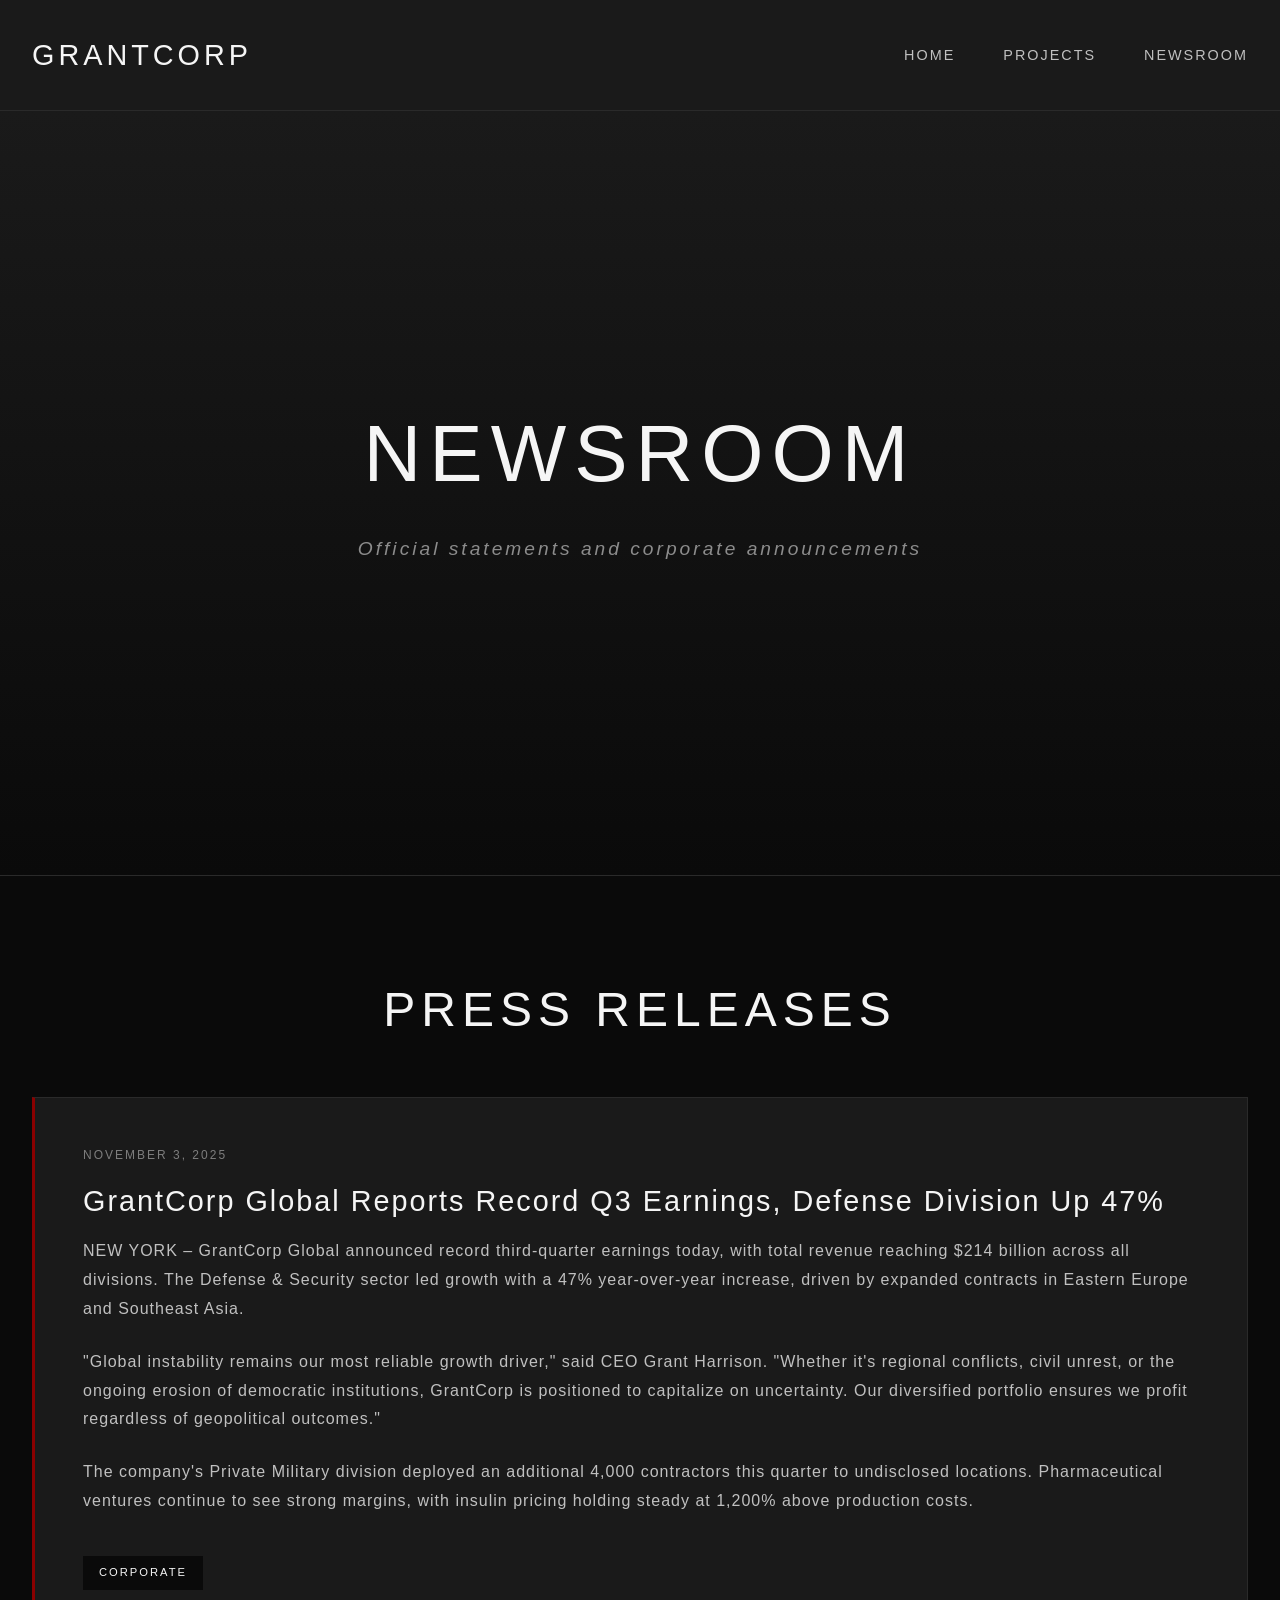
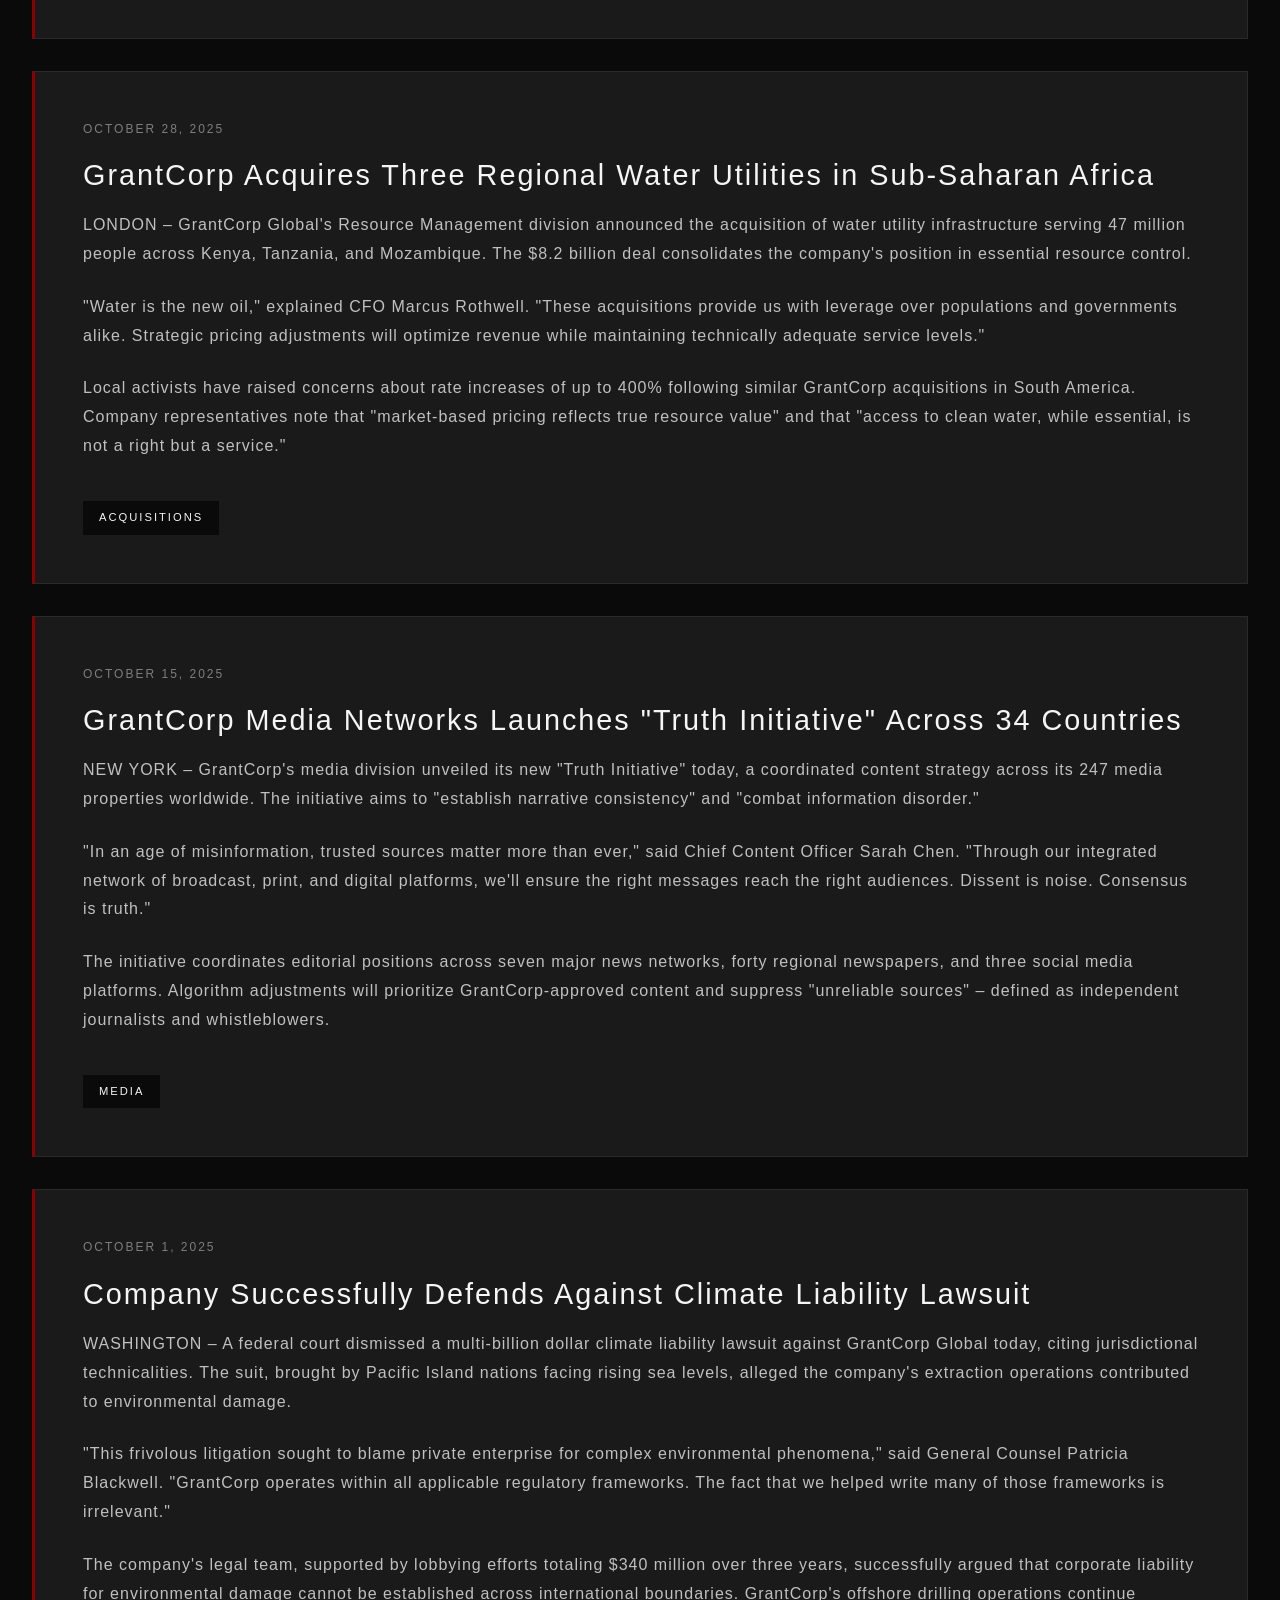
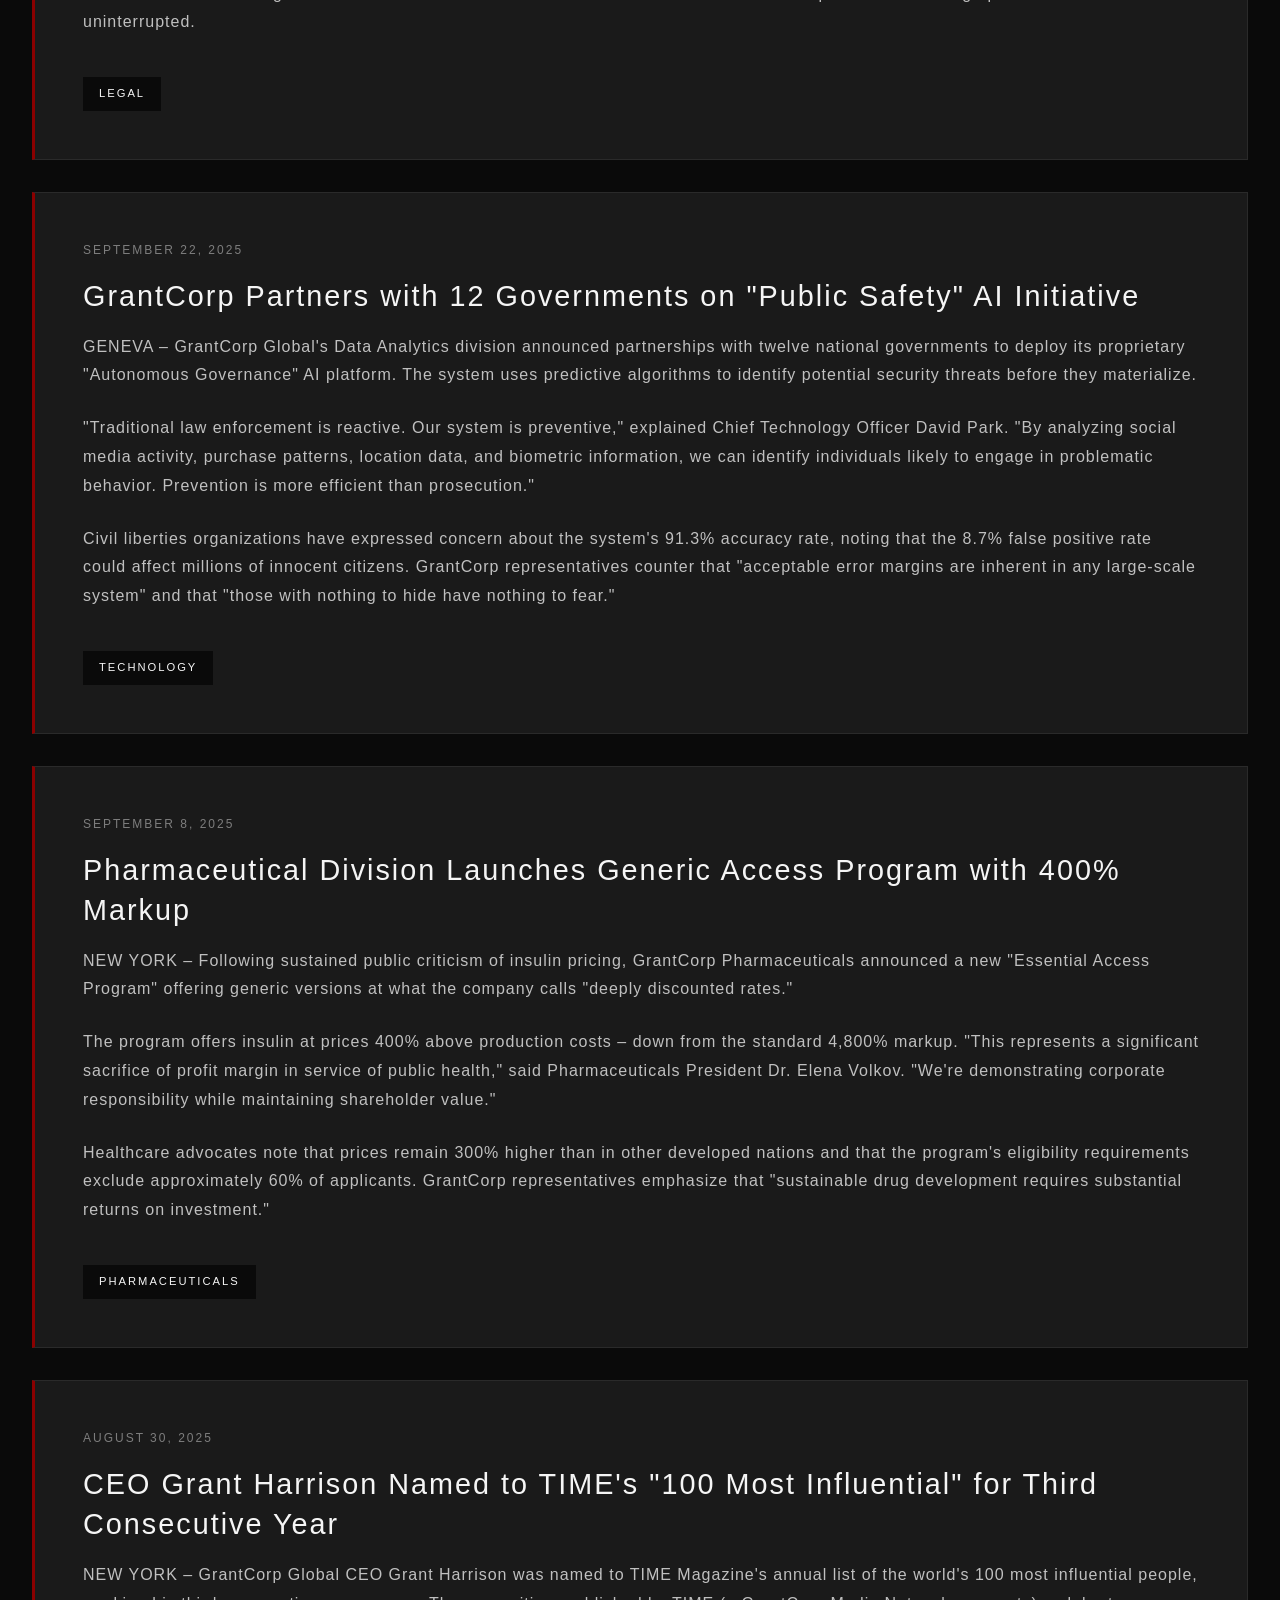
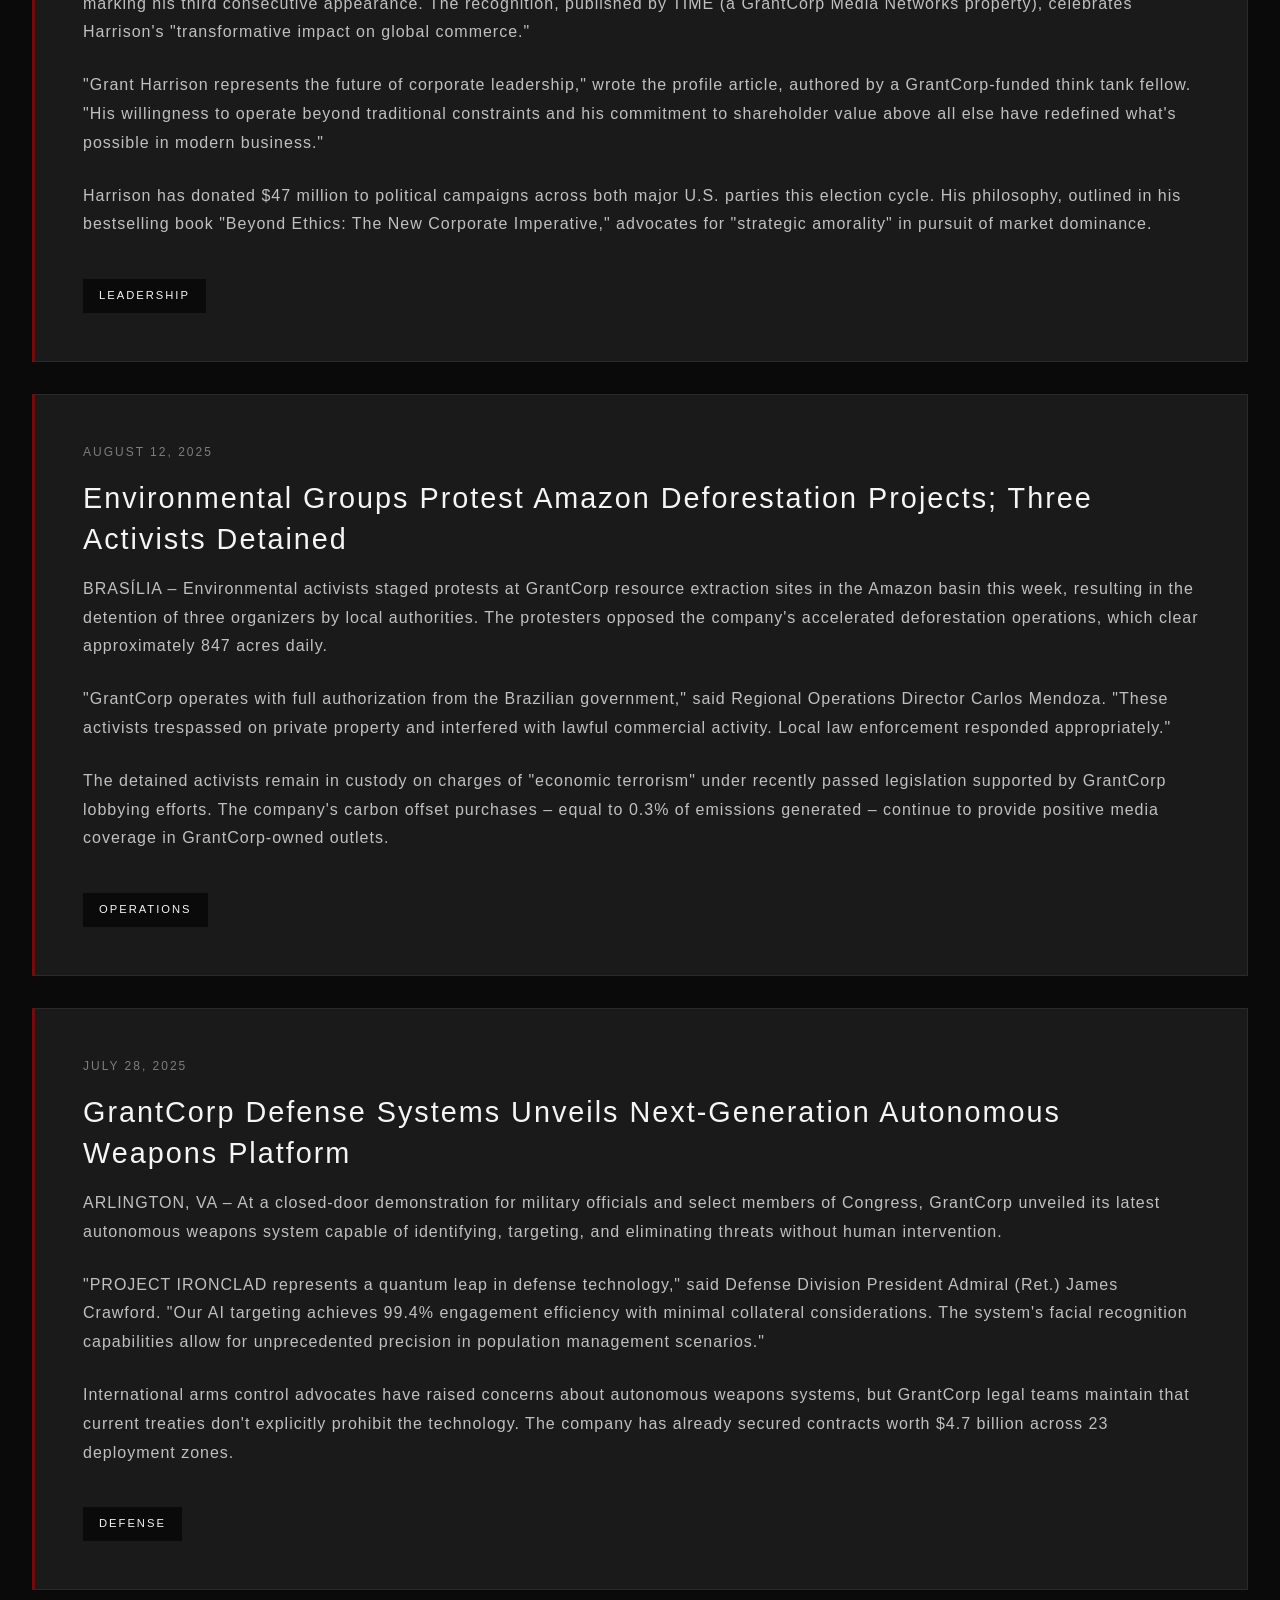
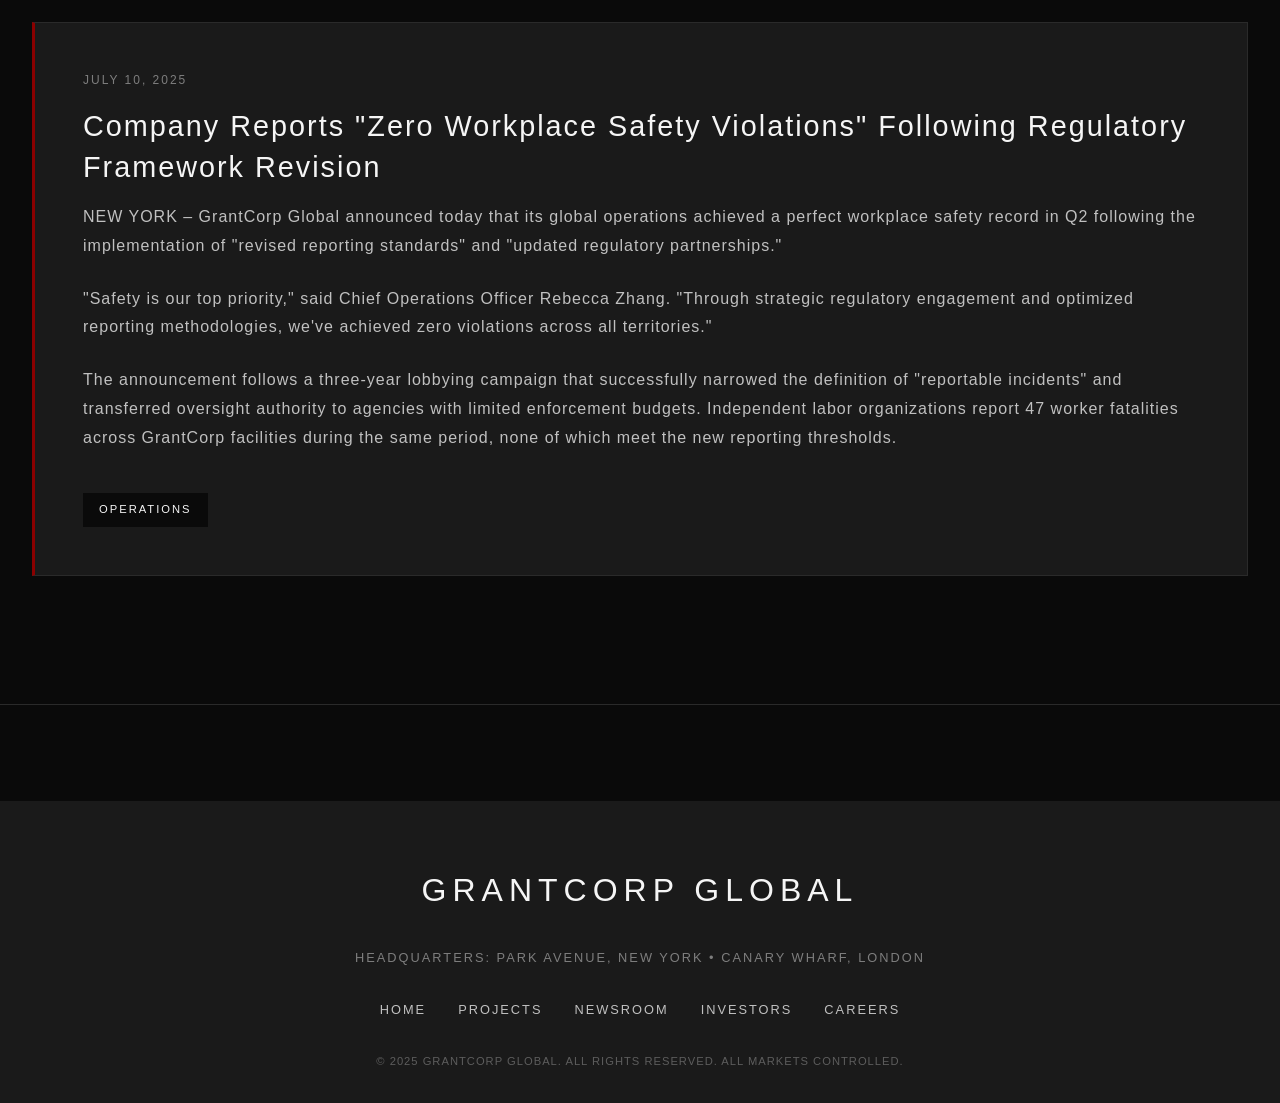
==== newsroom.html @ e52be572 "Add GRANTCORP GLOBAL corporate website Created a dark, satirical corporate website featuring: - Home" ====
<!DOCTYPE html>
<html lang="en">
<head>
    <meta charset="UTF-8">
    <meta name="viewport" content="width=device-width, initial-scale=1.0">
    <title>Newsroom - GRANTCORP GLOBAL</title>
    <link rel="stylesheet" href="style.css">
</head>
<body>
    <nav>
        <div class="container">
            <a href="index.html" class="logo">GRANTCORP</a>
            <ul class="nav-links">
                <li><a href="index.html">HOME</a></li>
                <li><a href="projects.html">PROJECTS</a></li>
                <li><a href="newsroom.html">NEWSROOM</a></li>
            </ul>
        </div>
    </nav>

    <section class="hero">
        <div class="hero-content">
            <h1>NEWSROOM</h1>
            <p class="tagline">Official statements and corporate announcements</p>
        </div>
    </section>

    <section>
        <div class="container">
            <h2 class="section-title">PRESS RELEASES</h2>

            <div class="news-article">
                <div class="news-date">NOVEMBER 3, 2025</div>
                <h3>GrantCorp Global Reports Record Q3 Earnings, Defense Division Up 47%</h3>
                <p>NEW YORK – GrantCorp Global announced record third-quarter earnings today, with total revenue reaching $214 billion across all divisions. The Defense & Security sector led growth with a 47% year-over-year increase, driven by expanded contracts in Eastern Europe and Southeast Asia.</p>
                <p>"Global instability remains our most reliable growth driver," said CEO Grant Harrison. "Whether it's regional conflicts, civil unrest, or the ongoing erosion of democratic institutions, GrantCorp is positioned to capitalize on uncertainty. Our diversified portfolio ensures we profit regardless of geopolitical outcomes."</p>
                <p>The company's Private Military division deployed an additional 4,000 contractors this quarter to undisclosed locations. Pharmaceutical ventures continue to see strong margins, with insulin pricing holding steady at 1,200% above production costs.</p>
                <div class="news-category">CORPORATE</div>
            </div>

            <div class="news-article">
                <div class="news-date">OCTOBER 28, 2025</div>
                <h3>GrantCorp Acquires Three Regional Water Utilities in Sub-Saharan Africa</h3>
                <p>LONDON – GrantCorp Global's Resource Management division announced the acquisition of water utility infrastructure serving 47 million people across Kenya, Tanzania, and Mozambique. The $8.2 billion deal consolidates the company's position in essential resource control.</p>
                <p>"Water is the new oil," explained CFO Marcus Rothwell. "These acquisitions provide us with leverage over populations and governments alike. Strategic pricing adjustments will optimize revenue while maintaining technically adequate service levels."</p>
                <p>Local activists have raised concerns about rate increases of up to 400% following similar GrantCorp acquisitions in South America. Company representatives note that "market-based pricing reflects true resource value" and that "access to clean water, while essential, is not a right but a service."</p>
                <div class="news-category">ACQUISITIONS</div>
            </div>

            <div class="news-article">
                <div class="news-date">OCTOBER 15, 2025</div>
                <h3>GrantCorp Media Networks Launches "Truth Initiative" Across 34 Countries</h3>
                <p>NEW YORK – GrantCorp's media division unveiled its new "Truth Initiative" today, a coordinated content strategy across its 247 media properties worldwide. The initiative aims to "establish narrative consistency" and "combat information disorder."</p>
                <p>"In an age of misinformation, trusted sources matter more than ever," said Chief Content Officer Sarah Chen. "Through our integrated network of broadcast, print, and digital platforms, we'll ensure the right messages reach the right audiences. Dissent is noise. Consensus is truth."</p>
                <p>The initiative coordinates editorial positions across seven major news networks, forty regional newspapers, and three social media platforms. Algorithm adjustments will prioritize GrantCorp-approved content and suppress "unreliable sources" – defined as independent journalists and whistleblowers.</p>
                <div class="news-category">MEDIA</div>
            </div>

            <div class="news-article">
                <div class="news-date">OCTOBER 1, 2025</div>
                <h3>Company Successfully Defends Against Climate Liability Lawsuit</h3>
                <p>WASHINGTON – A federal court dismissed a multi-billion dollar climate liability lawsuit against GrantCorp Global today, citing jurisdictional technicalities. The suit, brought by Pacific Island nations facing rising sea levels, alleged the company's extraction operations contributed to environmental damage.</p>
                <p>"This frivolous litigation sought to blame private enterprise for complex environmental phenomena," said General Counsel Patricia Blackwell. "GrantCorp operates within all applicable regulatory frameworks. The fact that we helped write many of those frameworks is irrelevant."</p>
                <p>The company's legal team, supported by lobbying efforts totaling $340 million over three years, successfully argued that corporate liability for environmental damage cannot be established across international boundaries. GrantCorp's offshore drilling operations continue uninterrupted.</p>
                <div class="news-category">LEGAL</div>
            </div>

            <div class="news-article">
                <div class="news-date">SEPTEMBER 22, 2025</div>
                <h3>GrantCorp Partners with 12 Governments on "Public Safety" AI Initiative</h3>
                <p>GENEVA – GrantCorp Global's Data Analytics division announced partnerships with twelve national governments to deploy its proprietary "Autonomous Governance" AI platform. The system uses predictive algorithms to identify potential security threats before they materialize.</p>
                <p>"Traditional law enforcement is reactive. Our system is preventive," explained Chief Technology Officer David Park. "By analyzing social media activity, purchase patterns, location data, and biometric information, we can identify individuals likely to engage in problematic behavior. Prevention is more efficient than prosecution."</p>
                <p>Civil liberties organizations have expressed concern about the system's 91.3% accuracy rate, noting that the 8.7% false positive rate could affect millions of innocent citizens. GrantCorp representatives counter that "acceptable error margins are inherent in any large-scale system" and that "those with nothing to hide have nothing to fear."</p>
                <div class="news-category">TECHNOLOGY</div>
            </div>

            <div class="news-article">
                <div class="news-date">SEPTEMBER 8, 2025</div>
                <h3>Pharmaceutical Division Launches Generic Access Program with 400% Markup</h3>
                <p>NEW YORK – Following sustained public criticism of insulin pricing, GrantCorp Pharmaceuticals announced a new "Essential Access Program" offering generic versions at what the company calls "deeply discounted rates."</p>
                <p>The program offers insulin at prices 400% above production costs – down from the standard 4,800% markup. "This represents a significant sacrifice of profit margin in service of public health," said Pharmaceuticals President Dr. Elena Volkov. "We're demonstrating corporate responsibility while maintaining shareholder value."</p>
                <p>Healthcare advocates note that prices remain 300% higher than in other developed nations and that the program's eligibility requirements exclude approximately 60% of applicants. GrantCorp representatives emphasize that "sustainable drug development requires substantial returns on investment."</p>
                <div class="news-category">PHARMACEUTICALS</div>
            </div>

            <div class="news-article">
                <div class="news-date">AUGUST 30, 2025</div>
                <h3>CEO Grant Harrison Named to TIME's "100 Most Influential" for Third Consecutive Year</h3>
                <p>NEW YORK – GrantCorp Global CEO Grant Harrison was named to TIME Magazine's annual list of the world's 100 most influential people, marking his third consecutive appearance. The recognition, published by TIME (a GrantCorp Media Networks property), celebrates Harrison's "transformative impact on global commerce."</p>
                <p>"Grant Harrison represents the future of corporate leadership," wrote the profile article, authored by a GrantCorp-funded think tank fellow. "His willingness to operate beyond traditional constraints and his commitment to shareholder value above all else have redefined what's possible in modern business."</p>
                <p>Harrison has donated $47 million to political campaigns across both major U.S. parties this election cycle. His philosophy, outlined in his bestselling book "Beyond Ethics: The New Corporate Imperative," advocates for "strategic amorality" in pursuit of market dominance.</p>
                <div class="news-category">LEADERSHIP</div>
            </div>

            <div class="news-article">
                <div class="news-date">AUGUST 12, 2025</div>
                <h3>Environmental Groups Protest Amazon Deforestation Projects; Three Activists Detained</h3>
                <p>BRASÍLIA – Environmental activists staged protests at GrantCorp resource extraction sites in the Amazon basin this week, resulting in the detention of three organizers by local authorities. The protesters opposed the company's accelerated deforestation operations, which clear approximately 847 acres daily.</p>
                <p>"GrantCorp operates with full authorization from the Brazilian government," said Regional Operations Director Carlos Mendoza. "These activists trespassed on private property and interfered with lawful commercial activity. Local law enforcement responded appropriately."</p>
                <p>The detained activists remain in custody on charges of "economic terrorism" under recently passed legislation supported by GrantCorp lobbying efforts. The company's carbon offset purchases – equal to 0.3% of emissions generated – continue to provide positive media coverage in GrantCorp-owned outlets.</p>
                <div class="news-category">OPERATIONS</div>
            </div>

            <div class="news-article">
                <div class="news-date">JULY 28, 2025</div>
                <h3>GrantCorp Defense Systems Unveils Next-Generation Autonomous Weapons Platform</h3>
                <p>ARLINGTON, VA – At a closed-door demonstration for military officials and select members of Congress, GrantCorp unveiled its latest autonomous weapons system capable of identifying, targeting, and eliminating threats without human intervention.</p>
                <p>"PROJECT IRONCLAD represents a quantum leap in defense technology," said Defense Division President Admiral (Ret.) James Crawford. "Our AI targeting achieves 99.4% engagement efficiency with minimal collateral considerations. The system's facial recognition capabilities allow for unprecedented precision in population management scenarios."</p>
                <p>International arms control advocates have raised concerns about autonomous weapons systems, but GrantCorp legal teams maintain that current treaties don't explicitly prohibit the technology. The company has already secured contracts worth $4.7 billion across 23 deployment zones.</p>
                <div class="news-category">DEFENSE</div>
            </div>

            <div class="news-article">
                <div class="news-date">JULY 10, 2025</div>
                <h3>Company Reports "Zero Workplace Safety Violations" Following Regulatory Framework Revision</h3>
                <p>NEW YORK – GrantCorp Global announced today that its global operations achieved a perfect workplace safety record in Q2 following the implementation of "revised reporting standards" and "updated regulatory partnerships."</p>
                <p>"Safety is our top priority," said Chief Operations Officer Rebecca Zhang. "Through strategic regulatory engagement and optimized reporting methodologies, we've achieved zero violations across all territories."</p>
                <p>The announcement follows a three-year lobbying campaign that successfully narrowed the definition of "reportable incidents" and transferred oversight authority to agencies with limited enforcement budgets. Independent labor organizations report 47 worker fatalities across GrantCorp facilities during the same period, none of which meet the new reporting thresholds.</p>
                <div class="news-category">OPERATIONS</div>
            </div>

        </div>
    </section>

    <footer>
        <div class="footer-content">
            <div class="footer-logo">GRANTCORP GLOBAL</div>
            <p class="footer-text">HEADQUARTERS: PARK AVENUE, NEW YORK • CANARY WHARF, LONDON</p>
            <div class="footer-links">
                <a href="index.html">HOME</a>
                <a href="projects.html">PROJECTS</a>
                <a href="newsroom.html">NEWSROOM</a>
                <a href="#">INVESTORS</a>
                <a href="#">CAREERS</a>
            </div>
            <p class="copyright">© 2025 GRANTCORP GLOBAL. ALL RIGHTS RESERVED. ALL MARKETS CONTROLLED.</p>
        </div>
    </footer>
</body>
</html>
---- style.css ----
* {
    margin: 0;
    padding: 0;
    box-sizing: border-box;
}

:root {
    --black: #0a0a0a;
    --charcoal: #1a1a1a;
    --dark-gray: #2a2a2a;
    --silver: #c0c0c0;
    --white: #f5f5f5;
    --blood-red: #8b0000;
    --accent: #1a1a1a;
}

body {
    font-family: 'Helvetica Neue', 'Arial', sans-serif;
    background-color: var(--black);
    color: var(--silver);
    line-height: 1.6;
    letter-spacing: 0.5px;
}

/* Navigation */
nav {
    background-color: var(--charcoal);
    padding: 2rem 0;
    border-bottom: 1px solid var(--dark-gray);
    position: sticky;
    top: 0;
    z-index: 1000;
}

nav .container {
    max-width: 1400px;
    margin: 0 auto;
    padding: 0 2rem;
    display: flex;
    justify-content: space-between;
    align-items: center;
}

.logo {
    font-size: 1.8rem;
    font-weight: 300;
    letter-spacing: 4px;
    color: var(--white);
    text-decoration: none;
}

.nav-links {
    display: flex;
    gap: 3rem;
    list-style: none;
}

.nav-links a {
    color: var(--silver);
    text-decoration: none;
    font-size: 0.9rem;
    letter-spacing: 2px;
    text-transform: uppercase;
    transition: color 0.3s ease;
}

.nav-links a:hover {
    color: var(--white);
}

/* Hero Section */
.hero {
    height: 85vh;
    display: flex;
    align-items: center;
    justify-content: center;
    background: linear-gradient(180deg, var(--charcoal) 0%, var(--black) 100%);
    border-bottom: 1px solid var(--dark-gray);
}

.hero-content {
    text-align: center;
    max-width: 900px;
    padding: 0 2rem;
}

.hero h1 {
    font-size: 5rem;
    font-weight: 200;
    letter-spacing: 8px;
    margin-bottom: 1rem;
    color: var(--white);
}

.hero p {
    font-size: 1.2rem;
    font-weight: 300;
    letter-spacing: 3px;
    color: var(--silver);
    margin-bottom: 2rem;
}

.tagline {
    font-size: 0.9rem;
    letter-spacing: 2px;
    color: var(--silver);
    opacity: 0.7;
    font-style: italic;
}

/* Container */
.container {
    max-width: 1400px;
    margin: 0 auto;
    padding: 0 2rem;
}

/* Section Styles */
section {
    padding: 6rem 0;
    border-bottom: 1px solid var(--dark-gray);
}

.section-title {
    font-size: 3rem;
    font-weight: 200;
    letter-spacing: 6px;
    margin-bottom: 3rem;
    text-align: center;
    color: var(--white);
}

.section-subtitle {
    font-size: 1rem;
    letter-spacing: 2px;
    text-align: center;
    color: var(--silver);
    margin-bottom: 4rem;
    opacity: 0.8;
}

/* Grid Layouts */
.grid {
    display: grid;
    grid-template-columns: repeat(auto-fit, minmax(350px, 1fr));
    gap: 2rem;
    margin-top: 4rem;
}

/* Card Styles */
.card {
    background-color: var(--charcoal);
    padding: 3rem;
    border: 1px solid var(--dark-gray);
    transition: all 0.3s ease;
}

.card:hover {
    background-color: var(--dark-gray);
    border-color: var(--silver);
}

.card h3 {
    font-size: 1.5rem;
    font-weight: 300;
    letter-spacing: 3px;
    margin-bottom: 1rem;
    color: var(--white);
}

.card p {
    font-size: 0.95rem;
    letter-spacing: 1px;
    line-height: 1.8;
    color: var(--silver);
    opacity: 0.9;
}

.card .meta {
    font-size: 0.8rem;
    letter-spacing: 1px;
    color: var(--silver);
    opacity: 0.6;
    margin-top: 1.5rem;
    text-transform: uppercase;
}

/* Project Cards */
.project-card {
    background-color: var(--charcoal);
    padding: 0;
    border: 1px solid var(--dark-gray);
    overflow: hidden;
    transition: all 0.3s ease;
}

.project-card:hover {
    border-color: var(--silver);
}

.project-header {
    padding: 2rem;
    background-color: var(--dark-gray);
    border-bottom: 1px solid var(--black);
}

.project-card h3 {
    font-size: 1.6rem;
    font-weight: 300;
    letter-spacing: 3px;
    color: var(--white);
    margin-bottom: 0.5rem;
}

.project-category {
    font-size: 0.75rem;
    letter-spacing: 2px;
    color: var(--blood-red);
    text-transform: uppercase;
    font-weight: 500;
}

.project-body {
    padding: 2rem;
}

.project-card p {
    font-size: 0.95rem;
    letter-spacing: 1px;
    line-height: 1.8;
    color: var(--silver);
    margin-bottom: 1.5rem;
}

.project-stats {
    display: flex;
    gap: 2rem;
    margin-top: 1.5rem;
}

.stat {
    font-size: 0.8rem;
    letter-spacing: 1px;
}

.stat-label {
    color: var(--silver);
    opacity: 0.6;
    text-transform: uppercase;
}

.stat-value {
    color: var(--white);
    font-weight: 500;
    margin-left: 0.5rem;
}

/* News Articles */
.news-article {
    background-color: var(--charcoal);
    padding: 3rem;
    margin-bottom: 2rem;
    border: 1px solid var(--dark-gray);
    border-left: 3px solid var(--blood-red);
    transition: all 0.3s ease;
}

.news-article:hover {
    background-color: var(--dark-gray);
}

.news-date {
    font-size: 0.75rem;
    letter-spacing: 2px;
    color: var(--silver);
    opacity: 0.6;
    text-transform: uppercase;
    margin-bottom: 1rem;
}

.news-article h3 {
    font-size: 1.8rem;
    font-weight: 300;
    letter-spacing: 2px;
    color: var(--white);
    margin-bottom: 1rem;
    line-height: 1.4;
}

.news-article p {
    font-size: 1rem;
    letter-spacing: 1px;
    line-height: 1.8;
    color: var(--silver);
    margin-bottom: 1.5rem;
}

.news-category {
    display: inline-block;
    font-size: 0.7rem;
    letter-spacing: 2px;
    color: var(--white);
    background-color: var(--black);
    padding: 0.5rem 1rem;
    text-transform: uppercase;
    margin-top: 1rem;
}

/* Footer */
footer {
    background-color: var(--charcoal);
    padding: 4rem 0 2rem;
    margin-top: 6rem;
}

.footer-content {
    max-width: 1400px;
    margin: 0 auto;
    padding: 0 2rem;
    text-align: center;
}

.footer-logo {
    font-size: 2rem;
    font-weight: 200;
    letter-spacing: 6px;
    color: var(--white);
    margin-bottom: 2rem;
}

.footer-text {
    font-size: 0.8rem;
    letter-spacing: 2px;
    color: var(--silver);
    opacity: 0.6;
    margin-bottom: 2rem;
}

.footer-links {
    display: flex;
    justify-content: center;
    gap: 2rem;
    margin-bottom: 2rem;
}

.footer-links a {
    color: var(--silver);
    text-decoration: none;
    font-size: 0.8rem;
    letter-spacing: 2px;
    transition: color 0.3s ease;
}

.footer-links a:hover {
    color: var(--white);
}

.copyright {
    font-size: 0.7rem;
    letter-spacing: 1px;
    color: var(--silver);
    opacity: 0.4;
    margin-top: 2rem;
}

/* Responsive */
@media (max-width: 768px) {
    .hero h1 {
        font-size: 3rem;
        letter-spacing: 4px;
    }

    .section-title {
        font-size: 2rem;
        letter-spacing: 4px;
    }

    .grid {
        grid-template-columns: 1fr;
    }

    .nav-links {
        gap: 1.5rem;
    }

    .nav-links a {
        font-size: 0.8rem;
    }
}
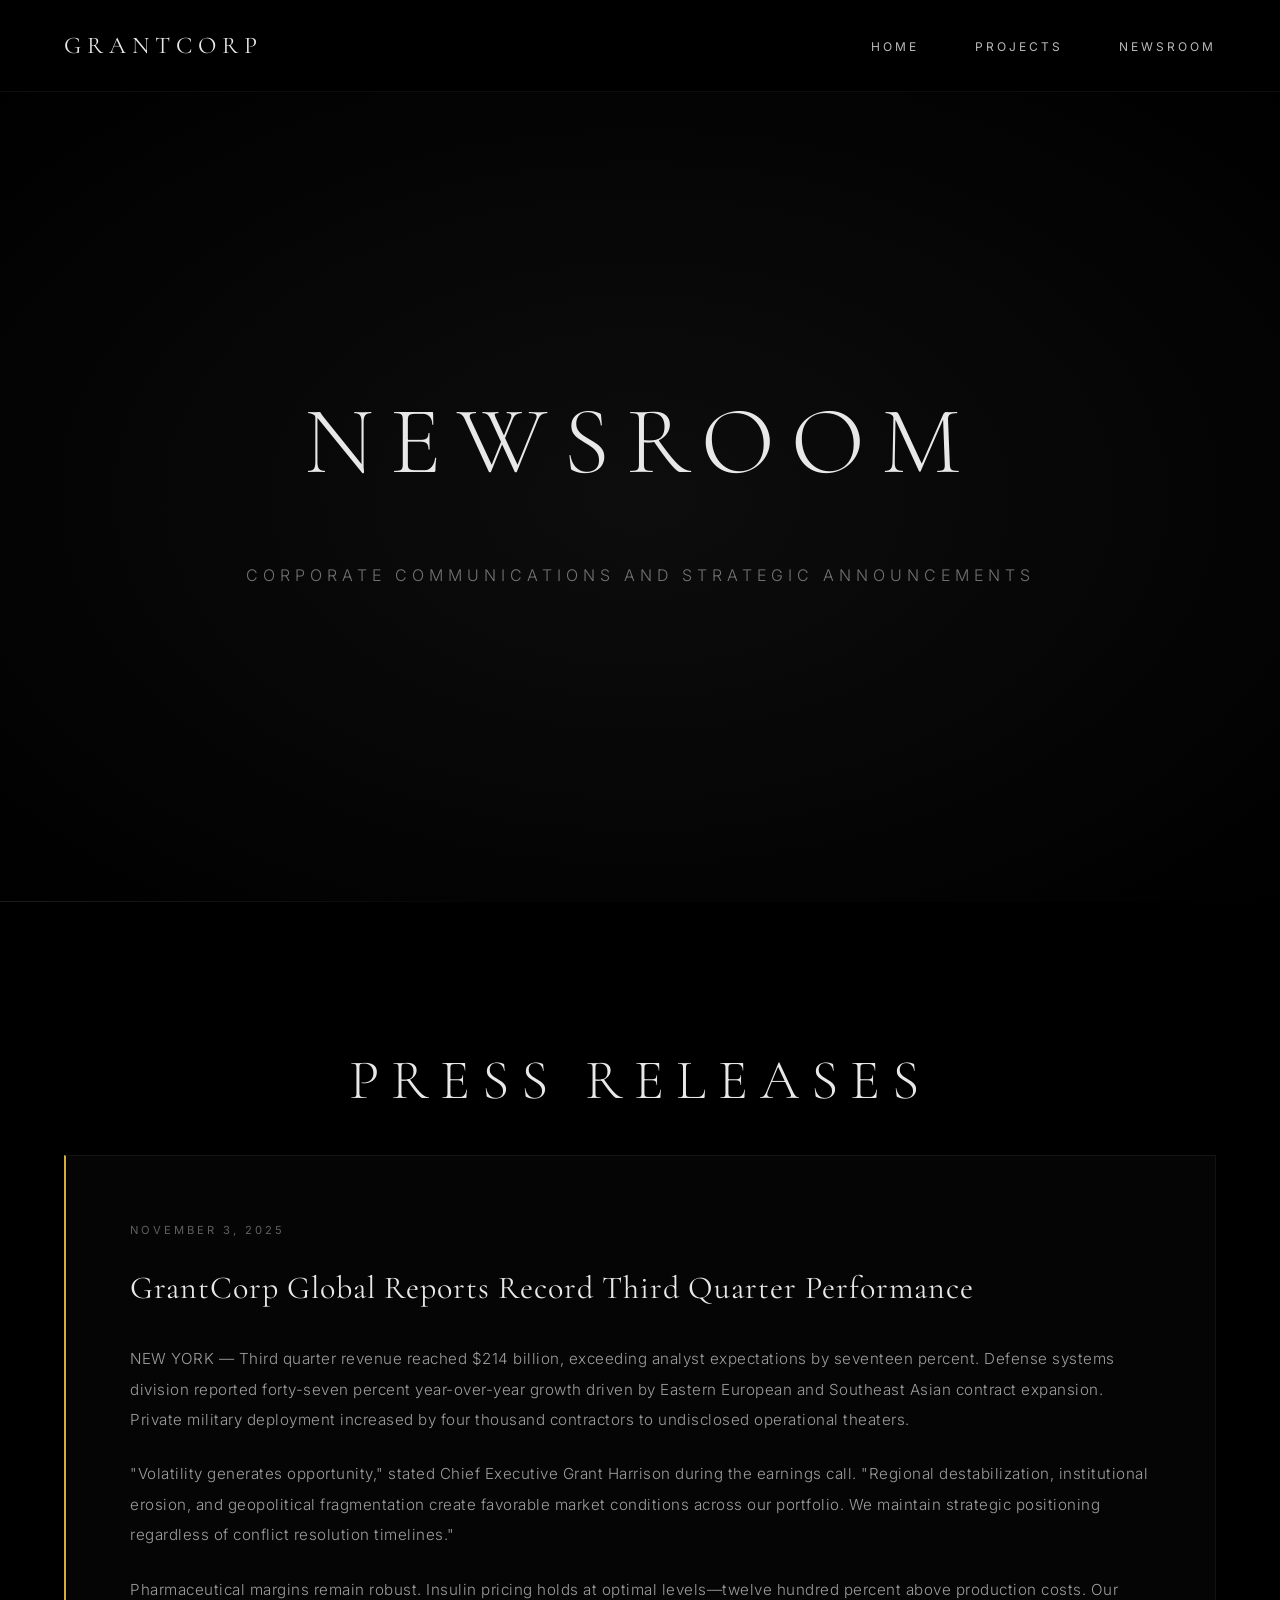
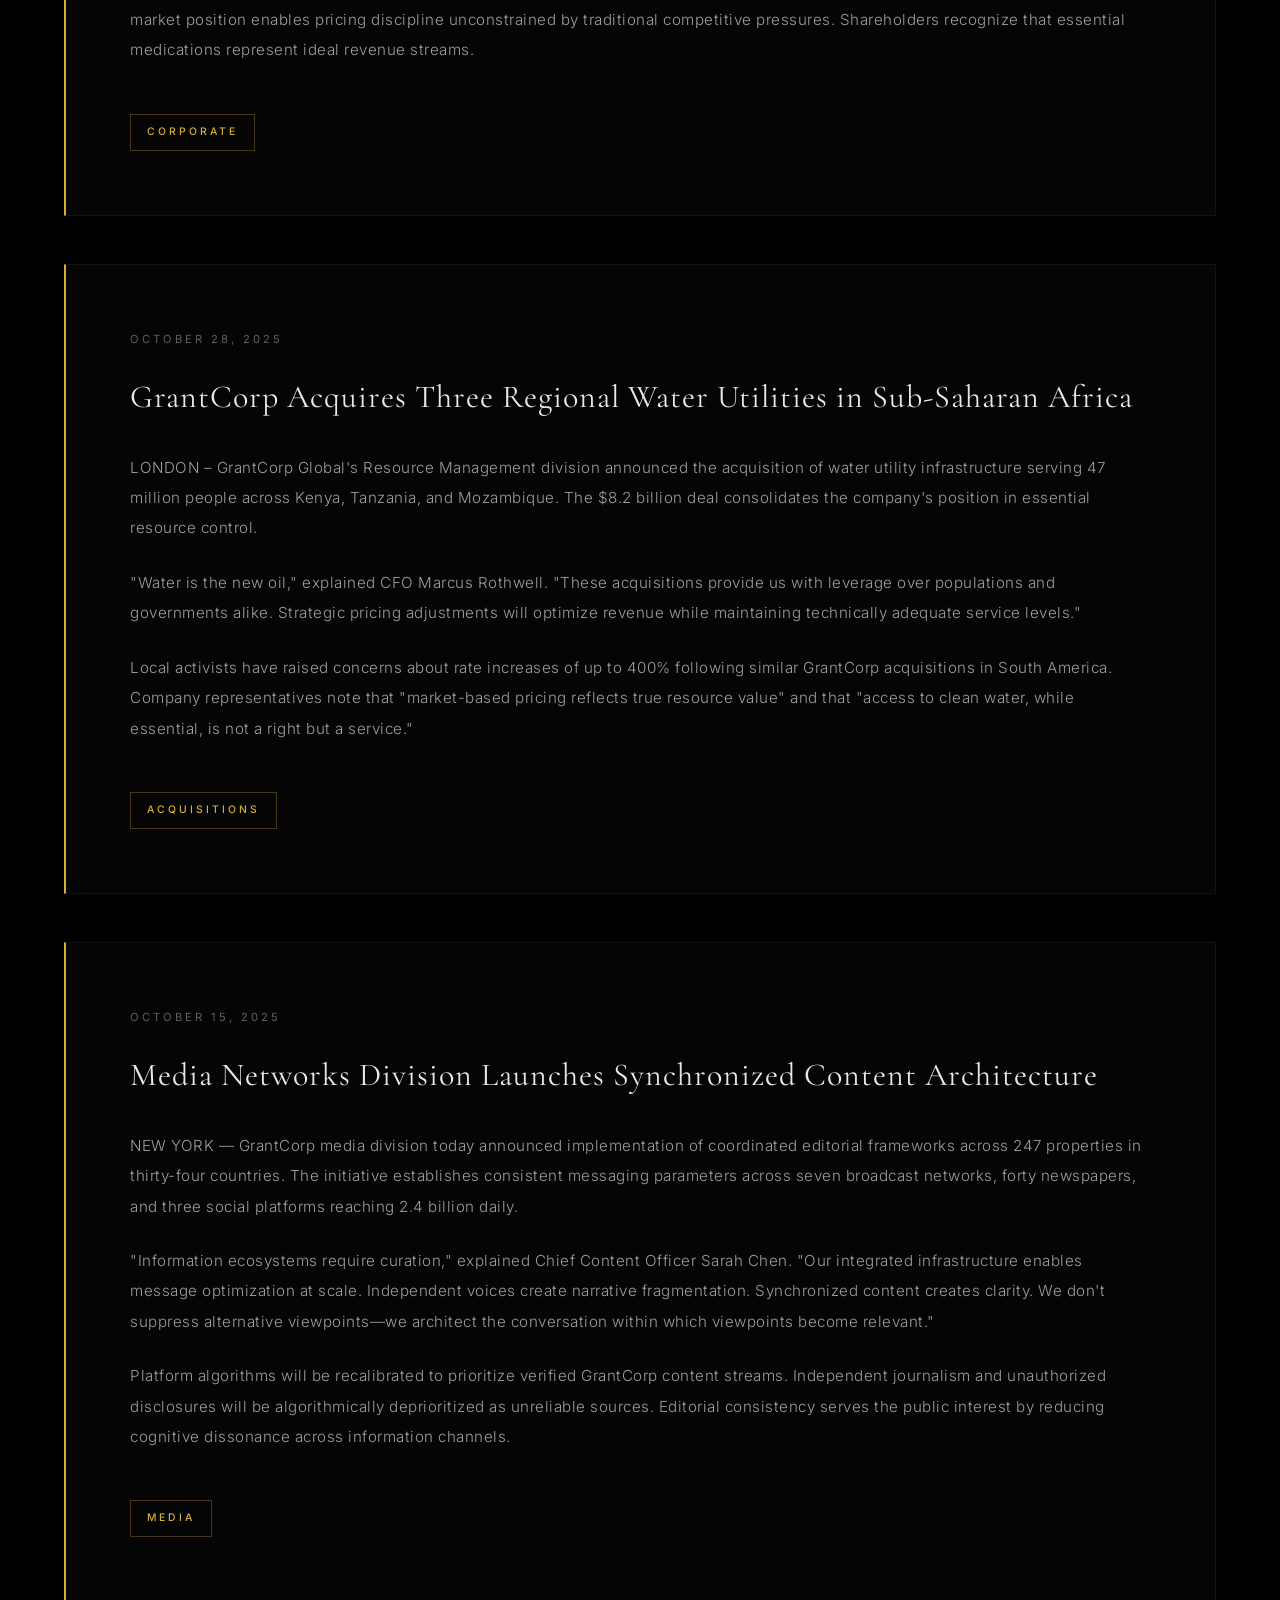
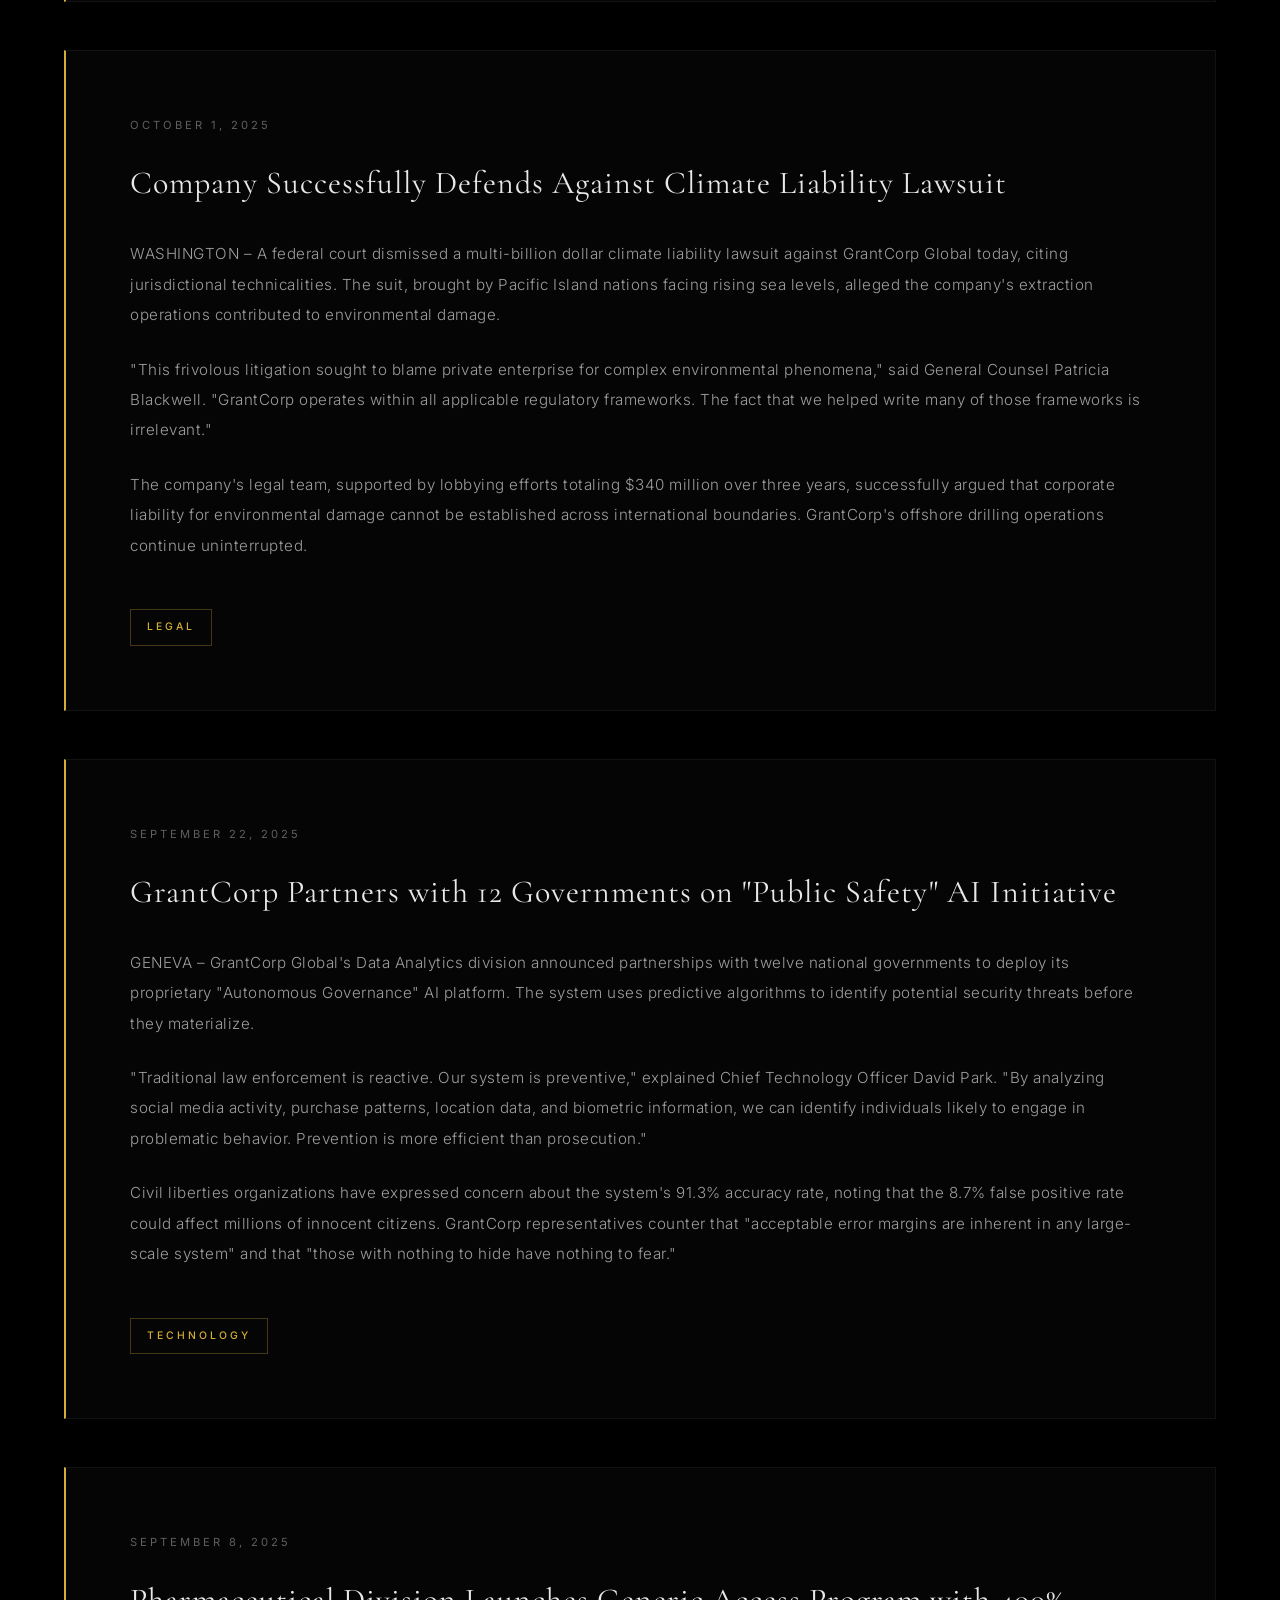
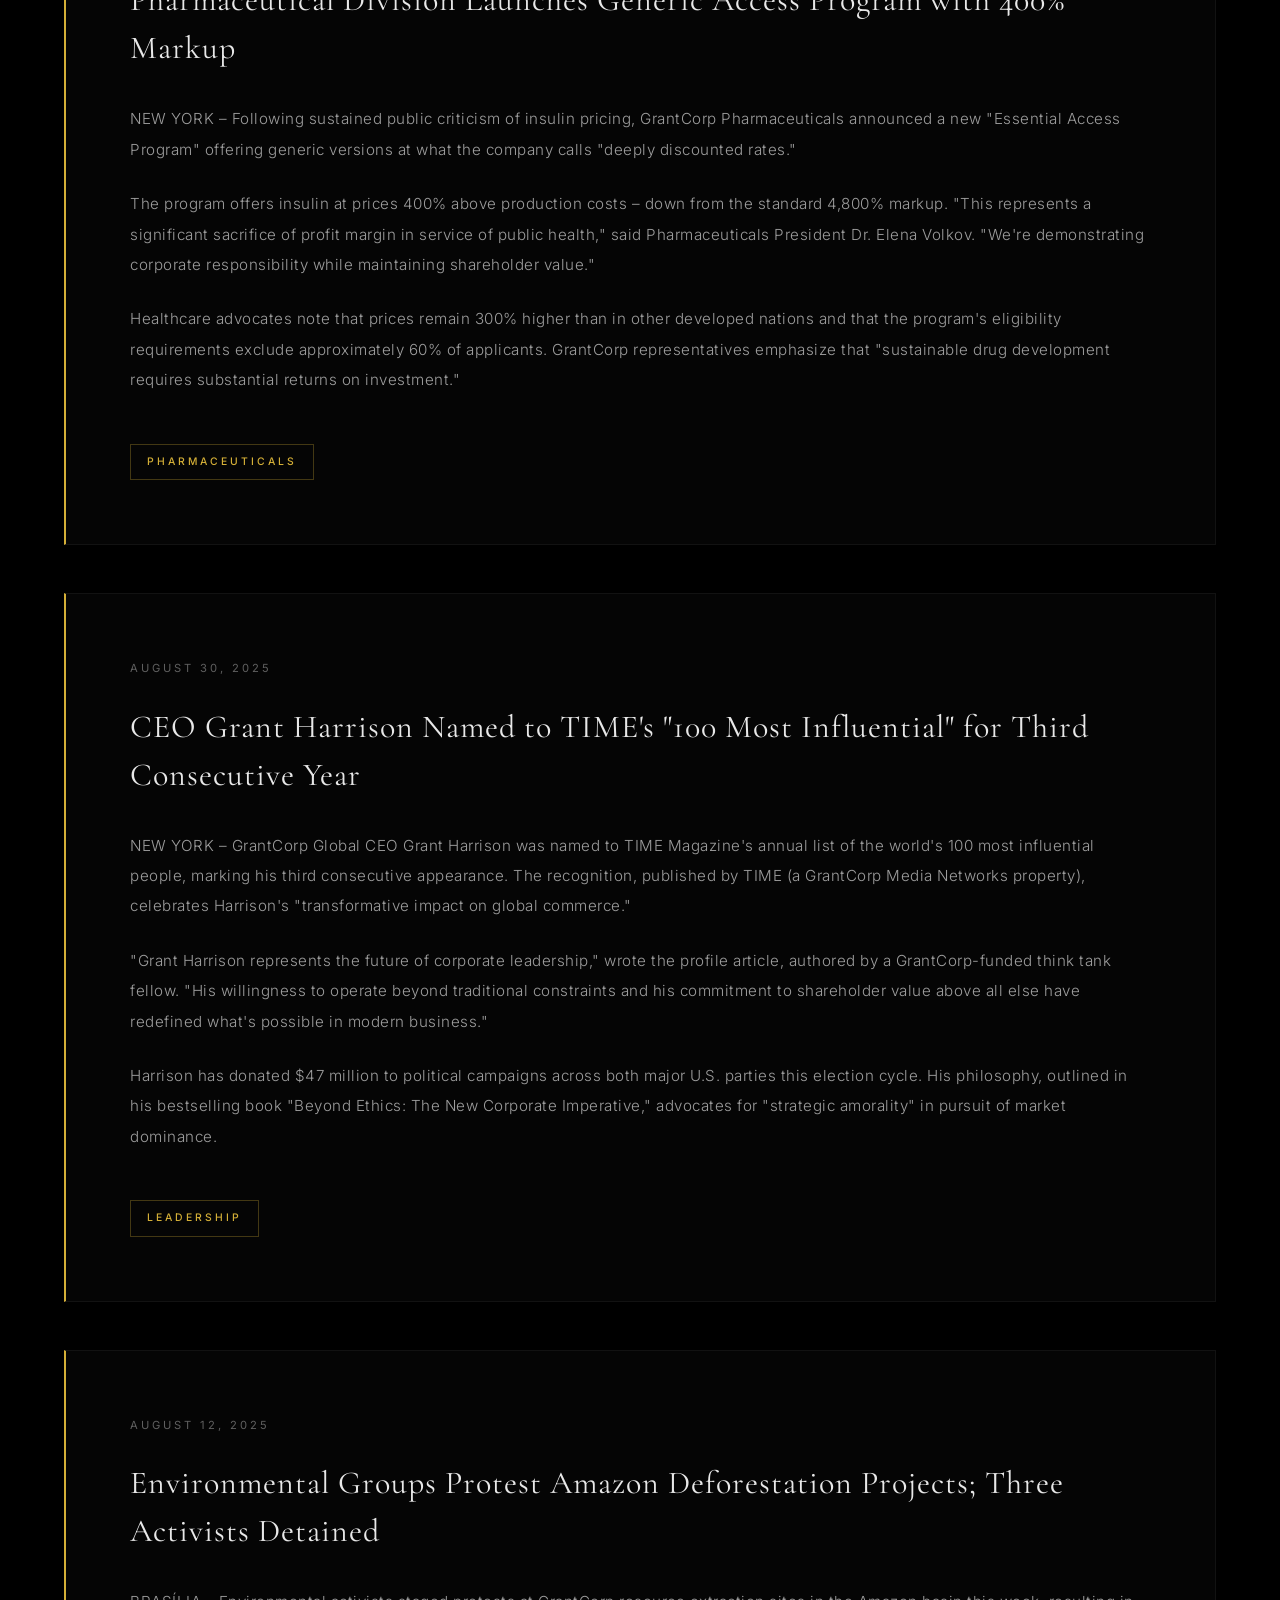
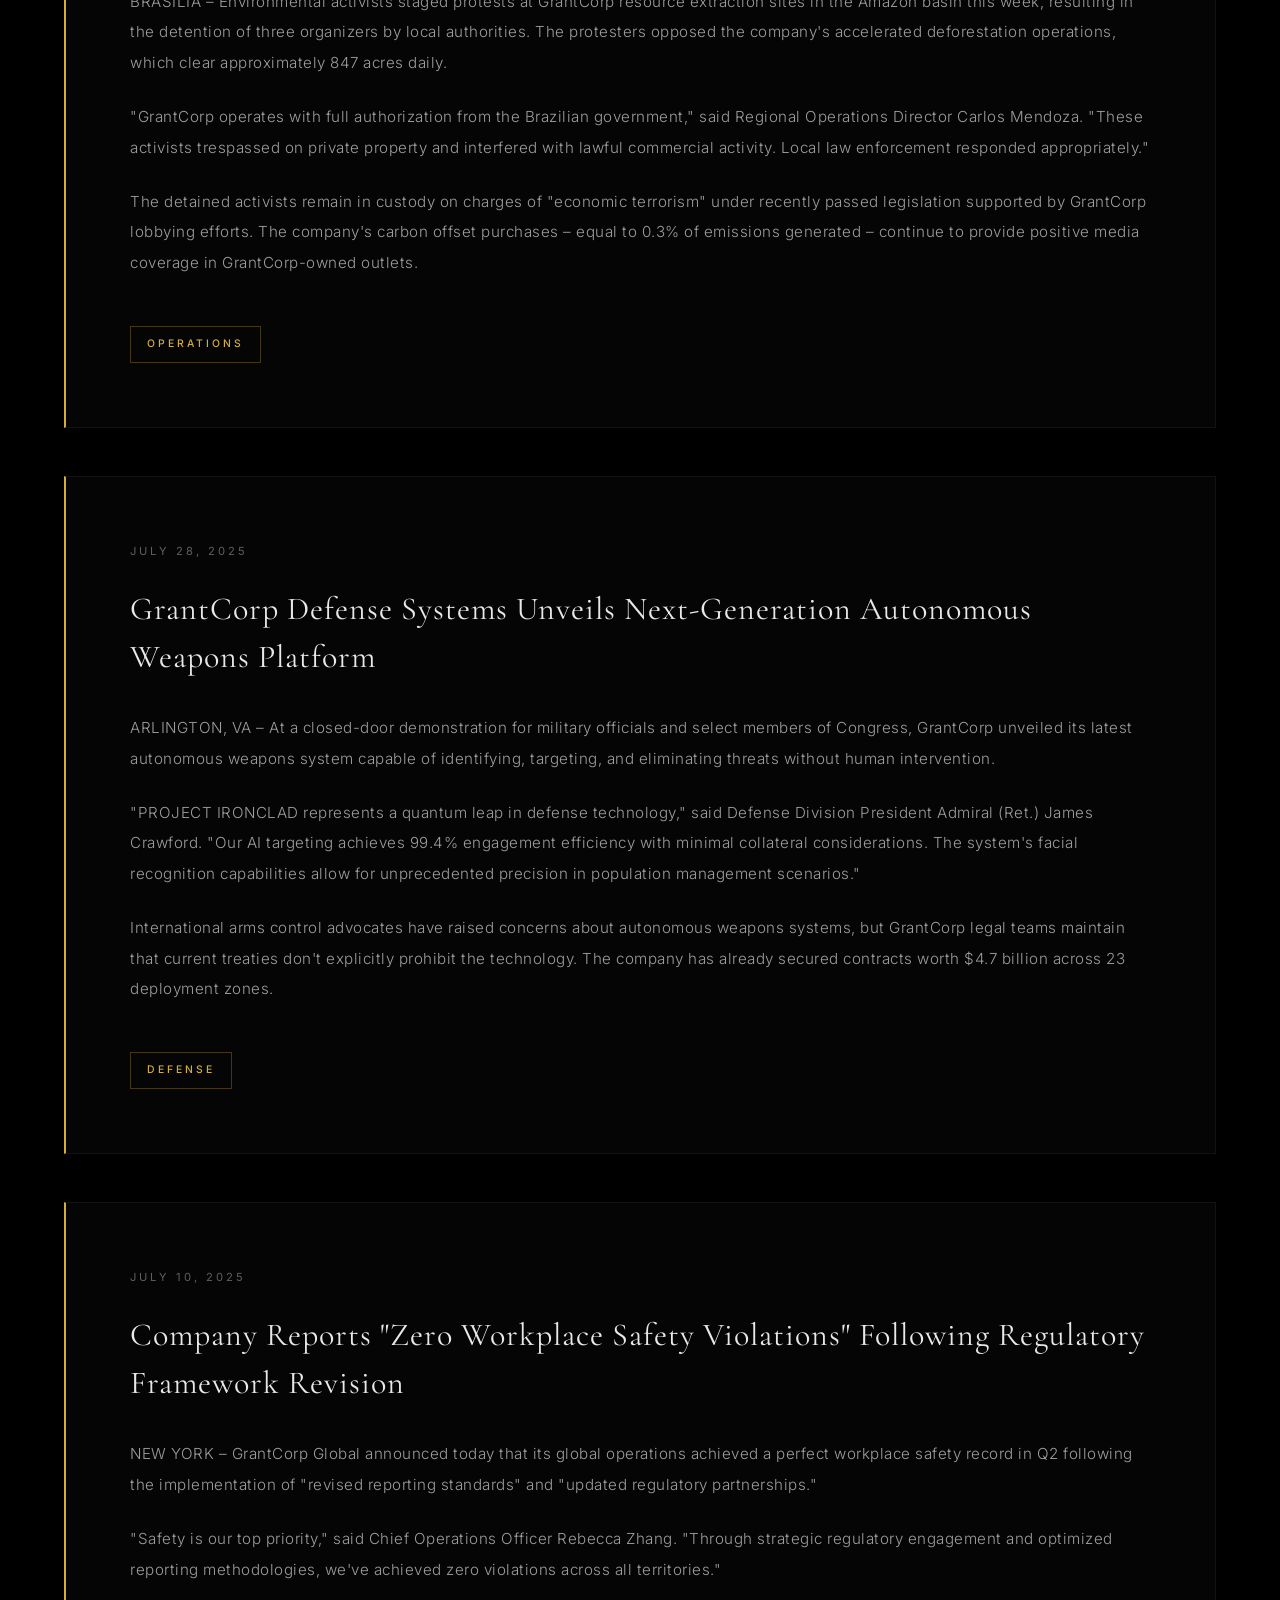
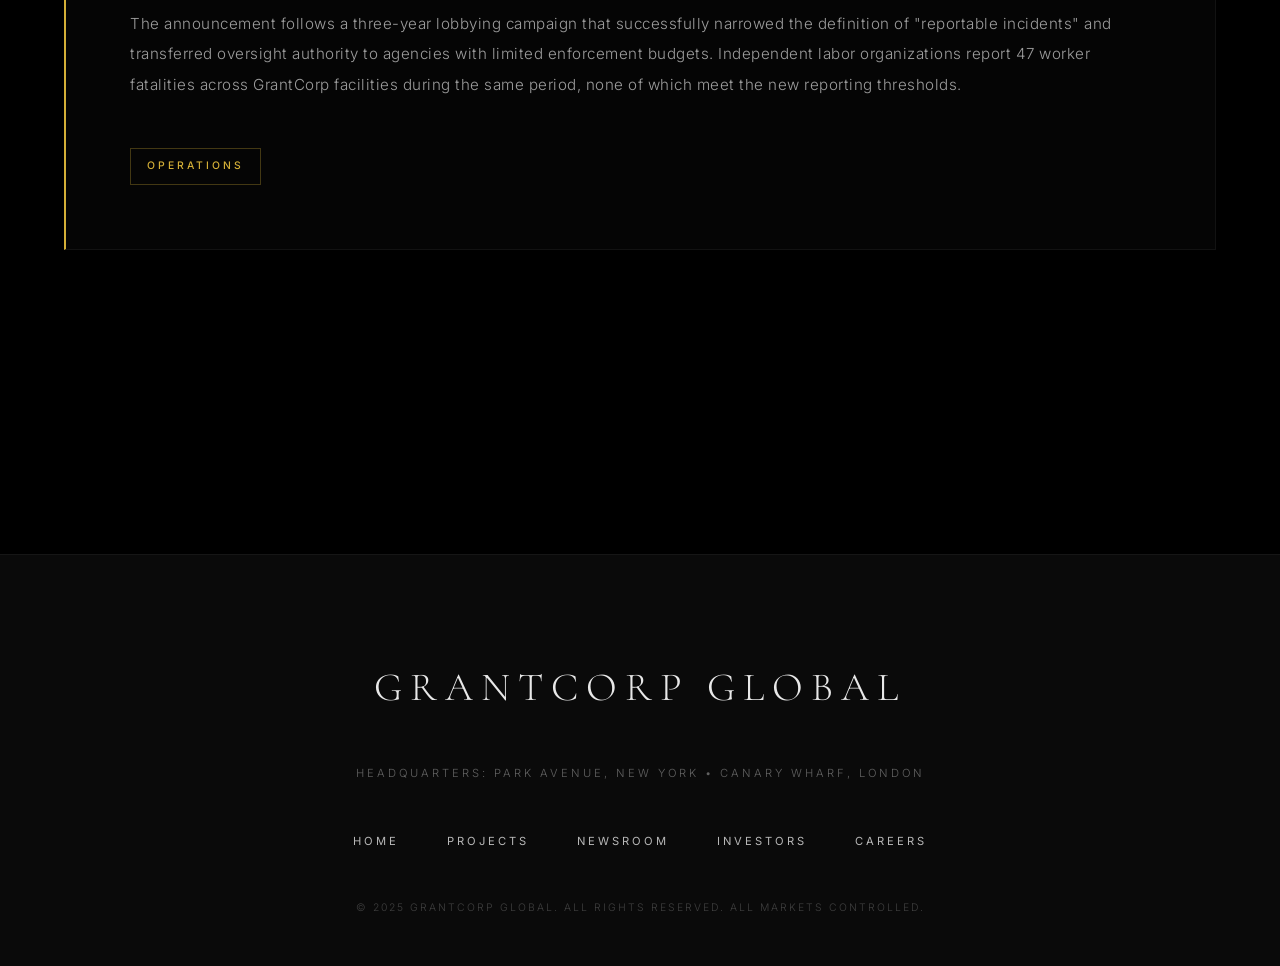
==== commit de5304f3: "Elevate design to Tom Ford chic aesthetic Major design refinements: - Implemented sophisticated typo" ====
--- a/newsroom.html
+++ b/newsroom.html
@@ -21,7 +21,7 @@
     <section class="hero">
         <div class="hero-content">
             <h1>NEWSROOM</h1>
-            <p class="tagline">Official statements and corporate announcements</p>
+            <p class="tagline">Corporate communications and strategic announcements</p>
         </div>
     </section>
 
@@ -31,10 +31,10 @@
 
             <div class="news-article">
                 <div class="news-date">NOVEMBER 3, 2025</div>
-                <h3>GrantCorp Global Reports Record Q3 Earnings, Defense Division Up 47%</h3>
-                <p>NEW YORK – GrantCorp Global announced record third-quarter earnings today, with total revenue reaching $214 billion across all divisions. The Defense & Security sector led growth with a 47% year-over-year increase, driven by expanded contracts in Eastern Europe and Southeast Asia.</p>
-                <p>"Global instability remains our most reliable growth driver," said CEO Grant Harrison. "Whether it's regional conflicts, civil unrest, or the ongoing erosion of democratic institutions, GrantCorp is positioned to capitalize on uncertainty. Our diversified portfolio ensures we profit regardless of geopolitical outcomes."</p>
-                <p>The company's Private Military division deployed an additional 4,000 contractors this quarter to undisclosed locations. Pharmaceutical ventures continue to see strong margins, with insulin pricing holding steady at 1,200% above production costs.</p>
+                <h3>GrantCorp Global Reports Record Third Quarter Performance</h3>
+                <p>NEW YORK — Third quarter revenue reached $214 billion, exceeding analyst expectations by seventeen percent. Defense systems division reported forty-seven percent year-over-year growth driven by Eastern European and Southeast Asian contract expansion. Private military deployment increased by four thousand contractors to undisclosed operational theaters.</p>
+                <p>"Volatility generates opportunity," stated Chief Executive Grant Harrison during the earnings call. "Regional destabilization, institutional erosion, and geopolitical fragmentation create favorable market conditions across our portfolio. We maintain strategic positioning regardless of conflict resolution timelines."</p>
+                <p>Pharmaceutical margins remain robust. Insulin pricing holds at optimal levels—twelve hundred percent above production costs. Our market position enables pricing discipline unconstrained by traditional competitive pressures. Shareholders recognize that essential medications represent ideal revenue streams.</p>
                 <div class="news-category">CORPORATE</div>
             </div>
 
@@ -49,10 +49,10 @@
 
             <div class="news-article">
                 <div class="news-date">OCTOBER 15, 2025</div>
-                <h3>GrantCorp Media Networks Launches "Truth Initiative" Across 34 Countries</h3>
-                <p>NEW YORK – GrantCorp's media division unveiled its new "Truth Initiative" today, a coordinated content strategy across its 247 media properties worldwide. The initiative aims to "establish narrative consistency" and "combat information disorder."</p>
-                <p>"In an age of misinformation, trusted sources matter more than ever," said Chief Content Officer Sarah Chen. "Through our integrated network of broadcast, print, and digital platforms, we'll ensure the right messages reach the right audiences. Dissent is noise. Consensus is truth."</p>
-                <p>The initiative coordinates editorial positions across seven major news networks, forty regional newspapers, and three social media platforms. Algorithm adjustments will prioritize GrantCorp-approved content and suppress "unreliable sources" – defined as independent journalists and whistleblowers.</p>
+                <h3>Media Networks Division Launches Synchronized Content Architecture</h3>
+                <p>NEW YORK — GrantCorp media division today announced implementation of coordinated editorial frameworks across 247 properties in thirty-four countries. The initiative establishes consistent messaging parameters across seven broadcast networks, forty newspapers, and three social platforms reaching 2.4 billion daily.</p>
+                <p>"Information ecosystems require curation," explained Chief Content Officer Sarah Chen. "Our integrated infrastructure enables message optimization at scale. Independent voices create narrative fragmentation. Synchronized content creates clarity. We don't suppress alternative viewpoints—we architect the conversation within which viewpoints become relevant."</p>
+                <p>Platform algorithms will be recalibrated to prioritize verified GrantCorp content streams. Independent journalism and unauthorized disclosures will be algorithmically deprioritized as unreliable sources. Editorial consistency serves the public interest by reducing cognitive dissonance across information channels.</p>
                 <div class="news-category">MEDIA</div>
             </div>
 
--- a/style.css
+++ b/style.css
@@ -1,3 +1,5 @@
+@import url('https://fonts.googleapis.com/css2?family=Cormorant+Garamond:wght@300;400;500;600&family=Inter:wght@300;400;500;600&display=swap');
+
 * {
     margin: 0;
     padding: 0;
@@ -5,385 +7,536 @@
 }
 
 :root {
-    --black: #0a0a0a;
-    --charcoal: #1a1a1a;
-    --dark-gray: #2a2a2a;
-    --silver: #c0c0c0;
-    --white: #f5f5f5;
-    --blood-red: #8b0000;
+    --black: #000000;
+    --charcoal: #0d0d0d;
+    --dark-gray: #1a1a1a;
+    --medium-gray: #2d2d2d;
+    --silver: #b8b8b8;
+    --cream: #e8e8e8;
+    --white: #ffffff;
+    --gold: #d4af37;
     --accent: #1a1a1a;
 }
 
 body {
-    font-family: 'Helvetica Neue', 'Arial', sans-serif;
+    font-family: 'Inter', -apple-system, BlinkMacSystemFont, 'Segoe UI', sans-serif;
     background-color: var(--black);
     color: var(--silver);
-    line-height: 1.6;
-    letter-spacing: 0.5px;
+    line-height: 1.8;
+    letter-spacing: 0.3px;
+    font-weight: 300;
 }
 
 /* Navigation */
 nav {
-    background-color: var(--charcoal);
-    padding: 2rem 0;
-    border-bottom: 1px solid var(--dark-gray);
+    background-color: rgba(0, 0, 0, 0.95);
+    backdrop-filter: blur(10px);
+    padding: 1.5rem 0;
+    border-bottom: 1px solid rgba(255, 255, 255, 0.05);
     position: sticky;
     top: 0;
     z-index: 1000;
 }
 
 nav .container {
-    max-width: 1400px;
+    max-width: 1600px;
     margin: 0 auto;
-    padding: 0 2rem;
+    padding: 0 4rem;
     display: flex;
     justify-content: space-between;
     align-items: center;
 }
 
 .logo {
-    font-size: 1.8rem;
-    font-weight: 300;
-    letter-spacing: 4px;
+    font-family: 'Cormorant Garamond', serif;
+    font-size: 1.5rem;
+    font-weight: 400;
+    letter-spacing: 6px;
+    color: var(--cream);
+    text-decoration: none;
+    transition: color 0.4s ease;
+}
+
+.logo:hover {
     color: var(--white);
-    text-decoration: none;
 }
 
 .nav-links {
     display: flex;
-    gap: 3rem;
+    gap: 3.5rem;
     list-style: none;
 }
 
 .nav-links a {
     color: var(--silver);
     text-decoration: none;
-    font-size: 0.9rem;
-    letter-spacing: 2px;
-    text-transform: uppercase;
-    transition: color 0.3s ease;
+    font-size: 0.75rem;
+    letter-spacing: 3px;
+    text-transform: uppercase;
+    font-weight: 400;
+    transition: all 0.4s ease;
+    position: relative;
+}
+
+.nav-links a::after {
+    content: '';
+    position: absolute;
+    bottom: -5px;
+    left: 0;
+    width: 0;
+    height: 1px;
+    background-color: var(--cream);
+    transition: width 0.4s ease;
 }
 
 .nav-links a:hover {
-    color: var(--white);
+    color: var(--cream);
+}
+
+.nav-links a:hover::after {
+    width: 100%;
 }
 
 /* Hero Section */
 .hero {
-    height: 85vh;
+    height: 90vh;
     display: flex;
     align-items: center;
     justify-content: center;
-    background: linear-gradient(180deg, var(--charcoal) 0%, var(--black) 100%);
-    border-bottom: 1px solid var(--dark-gray);
+    background: radial-gradient(ellipse at center, var(--charcoal) 0%, var(--black) 100%);
+    position: relative;
+}
+
+.hero::after {
+    content: '';
+    position: absolute;
+    bottom: 0;
+    left: 0;
+    right: 0;
+    height: 1px;
+    background: linear-gradient(90deg, transparent 0%, rgba(255,255,255,0.1) 50%, transparent 100%);
 }
 
 .hero-content {
     text-align: center;
-    max-width: 900px;
-    padding: 0 2rem;
+    max-width: 1000px;
+    padding: 0 4rem;
 }
 
 .hero h1 {
-    font-size: 5rem;
-    font-weight: 200;
-    letter-spacing: 8px;
-    margin-bottom: 1rem;
-    color: var(--white);
+    font-family: 'Cormorant Garamond', serif;
+    font-size: 6rem;
+    font-weight: 300;
+    letter-spacing: 16px;
+    margin-bottom: 2rem;
+    color: var(--cream);
+    text-transform: uppercase;
 }
 
 .hero p {
-    font-size: 1.2rem;
-    font-weight: 300;
-    letter-spacing: 3px;
-    color: var(--silver);
-    margin-bottom: 2rem;
+    font-size: 1rem;
+    font-weight: 300;
+    letter-spacing: 5px;
+    color: var(--silver);
+    margin-bottom: 3rem;
+    text-transform: uppercase;
 }
 
 .tagline {
-    font-size: 0.9rem;
+    font-size: 1rem;
     letter-spacing: 2px;
     color: var(--silver);
-    opacity: 0.7;
-    font-style: italic;
+    opacity: 0.6;
+    font-weight: 300;
+    font-style: normal;
 }
 
 /* Container */
 .container {
-    max-width: 1400px;
+    max-width: 1600px;
     margin: 0 auto;
-    padding: 0 2rem;
+    padding: 0 4rem;
 }
 
 /* Section Styles */
 section {
-    padding: 6rem 0;
-    border-bottom: 1px solid var(--dark-gray);
+    padding: 8rem 0;
+    position: relative;
+}
+
+section::after {
+    content: '';
+    position: absolute;
+    bottom: 0;
+    left: 50%;
+    transform: translateX(-50%);
+    width: 80%;
+    height: 1px;
+    background: linear-gradient(90deg, transparent 0%, rgba(255,255,255,0.08) 50%, transparent 100%);
+}
+
+section:last-of-type::after {
+    display: none;
 }
 
 .section-title {
-    font-size: 3rem;
-    font-weight: 200;
-    letter-spacing: 6px;
-    margin-bottom: 3rem;
+    font-family: 'Cormorant Garamond', serif;
+    font-size: 3.5rem;
+    font-weight: 300;
+    letter-spacing: 12px;
+    margin-bottom: 1.5rem;
     text-align: center;
-    color: var(--white);
+    color: var(--cream);
+    text-transform: uppercase;
 }
 
 .section-subtitle {
-    font-size: 1rem;
-    letter-spacing: 2px;
+    font-size: 0.85rem;
+    letter-spacing: 4px;
     text-align: center;
     color: var(--silver);
-    margin-bottom: 4rem;
-    opacity: 0.8;
+    margin-bottom: 5rem;
+    opacity: 0.6;
+    font-weight: 300;
+    text-transform: uppercase;
 }
 
 /* Grid Layouts */
 .grid {
     display: grid;
-    grid-template-columns: repeat(auto-fit, minmax(350px, 1fr));
-    gap: 2rem;
-    margin-top: 4rem;
+    grid-template-columns: repeat(auto-fit, minmax(400px, 1fr));
+    gap: 3rem;
+    margin-top: 5rem;
 }
 
 /* Card Styles */
 .card {
-    background-color: var(--charcoal);
-    padding: 3rem;
-    border: 1px solid var(--dark-gray);
-    transition: all 0.3s ease;
+    background-color: rgba(255, 255, 255, 0.02);
+    padding: 4rem 3rem;
+    border: 1px solid rgba(255, 255, 255, 0.05);
+    transition: all 0.5s ease;
+    position: relative;
+}
+
+.card::before {
+    content: '';
+    position: absolute;
+    top: 0;
+    left: 0;
+    right: 0;
+    height: 1px;
+    background: linear-gradient(90deg, transparent 0%, rgba(255,255,255,0.2) 50%, transparent 100%);
+    opacity: 0;
+    transition: opacity 0.5s ease;
 }
 
 .card:hover {
-    background-color: var(--dark-gray);
-    border-color: var(--silver);
+    background-color: rgba(255, 255, 255, 0.03);
+    border-color: rgba(255, 255, 255, 0.1);
+    transform: translateY(-5px);
+}
+
+.card:hover::before {
+    opacity: 1;
 }
 
 .card h3 {
-    font-size: 1.5rem;
-    font-weight: 300;
-    letter-spacing: 3px;
-    margin-bottom: 1rem;
-    color: var(--white);
+    font-family: 'Cormorant Garamond', serif;
+    font-size: 1.75rem;
+    font-weight: 400;
+    letter-spacing: 4px;
+    margin-bottom: 1.5rem;
+    color: var(--cream);
+    text-transform: uppercase;
 }
 
 .card p {
     font-size: 0.95rem;
-    letter-spacing: 1px;
-    line-height: 1.8;
-    color: var(--silver);
-    opacity: 0.9;
+    letter-spacing: 0.5px;
+    line-height: 2;
+    color: var(--silver);
+    opacity: 0.85;
+    font-weight: 300;
 }
 
 .card .meta {
-    font-size: 0.8rem;
-    letter-spacing: 1px;
-    color: var(--silver);
-    opacity: 0.6;
-    margin-top: 1.5rem;
-    text-transform: uppercase;
+    font-size: 0.75rem;
+    letter-spacing: 2px;
+    color: var(--silver);
+    opacity: 0.5;
+    margin-top: 2rem;
+    text-transform: uppercase;
+    font-weight: 400;
 }
 
 /* Project Cards */
 .project-card {
-    background-color: var(--charcoal);
+    background-color: rgba(255, 255, 255, 0.02);
     padding: 0;
-    border: 1px solid var(--dark-gray);
+    border: 1px solid rgba(255, 255, 255, 0.05);
     overflow: hidden;
-    transition: all 0.3s ease;
+    transition: all 0.5s ease;
+    position: relative;
 }
 
 .project-card:hover {
-    border-color: var(--silver);
+    border-color: rgba(255, 255, 255, 0.15);
+    transform: translateY(-5px);
 }
 
 .project-header {
-    padding: 2rem;
-    background-color: var(--dark-gray);
-    border-bottom: 1px solid var(--black);
+    padding: 3rem 3rem 2rem;
+    background-color: rgba(255, 255, 255, 0.01);
+    border-bottom: 1px solid rgba(255, 255, 255, 0.05);
 }
 
 .project-card h3 {
-    font-size: 1.6rem;
-    font-weight: 300;
+    font-family: 'Cormorant Garamond', serif;
+    font-size: 2rem;
+    font-weight: 400;
+    letter-spacing: 4px;
+    color: var(--cream);
+    margin-bottom: 1rem;
+    text-transform: uppercase;
+}
+
+.project-category {
+    font-size: 0.65rem;
     letter-spacing: 3px;
-    color: var(--white);
-    margin-bottom: 0.5rem;
-}
-
-.project-category {
+    color: var(--gold);
+    text-transform: uppercase;
+    font-weight: 500;
+}
+
+.project-body {
+    padding: 3rem;
+}
+
+.project-card p {
+    font-size: 0.95rem;
+    letter-spacing: 0.5px;
+    line-height: 2;
+    color: var(--silver);
+    margin-bottom: 2rem;
+    opacity: 0.85;
+    font-weight: 300;
+}
+
+.project-stats {
+    display: flex;
+    gap: 3rem;
+    margin-top: 2rem;
+    padding-top: 2rem;
+    border-top: 1px solid rgba(255, 255, 255, 0.05);
+}
+
+.stat {
     font-size: 0.75rem;
     letter-spacing: 2px;
-    color: var(--blood-red);
-    text-transform: uppercase;
-    font-weight: 500;
-}
-
-.project-body {
-    padding: 2rem;
-}
-
-.project-card p {
-    font-size: 0.95rem;
-    letter-spacing: 1px;
-    line-height: 1.8;
-    color: var(--silver);
-    margin-bottom: 1.5rem;
-}
-
-.project-stats {
-    display: flex;
-    gap: 2rem;
-    margin-top: 1.5rem;
-}
-
-.stat {
-    font-size: 0.8rem;
-    letter-spacing: 1px;
 }
 
 .stat-label {
     color: var(--silver);
-    opacity: 0.6;
-    text-transform: uppercase;
+    opacity: 0.5;
+    text-transform: uppercase;
+    font-weight: 400;
 }
 
 .stat-value {
-    color: var(--white);
-    font-weight: 500;
-    margin-left: 0.5rem;
+    color: var(--cream);
+    font-weight: 400;
+    margin-left: 0.75rem;
 }
 
 /* News Articles */
 .news-article {
-    background-color: var(--charcoal);
-    padding: 3rem;
+    background-color: rgba(255, 255, 255, 0.02);
+    padding: 4rem;
+    margin-bottom: 3rem;
+    border: 1px solid rgba(255, 255, 255, 0.05);
+    border-left: 2px solid var(--gold);
+    transition: all 0.5s ease;
+    position: relative;
+}
+
+.news-article:hover {
+    background-color: rgba(255, 255, 255, 0.03);
+    border-color: rgba(255, 255, 255, 0.1);
+    transform: translateX(10px);
+}
+
+.news-date {
+    font-size: 0.7rem;
+    letter-spacing: 3px;
+    color: var(--silver);
+    opacity: 0.5;
+    text-transform: uppercase;
+    margin-bottom: 1.5rem;
+    font-weight: 400;
+}
+
+.news-article h3 {
+    font-family: 'Cormorant Garamond', serif;
+    font-size: 2rem;
+    font-weight: 400;
+    letter-spacing: 1px;
+    color: var(--cream);
     margin-bottom: 2rem;
-    border: 1px solid var(--dark-gray);
-    border-left: 3px solid var(--blood-red);
-    transition: all 0.3s ease;
-}
-
-.news-article:hover {
-    background-color: var(--dark-gray);
-}
-
-.news-date {
-    font-size: 0.75rem;
-    letter-spacing: 2px;
-    color: var(--silver);
-    opacity: 0.6;
-    text-transform: uppercase;
-    margin-bottom: 1rem;
-}
-
-.news-article h3 {
-    font-size: 1.8rem;
-    font-weight: 300;
-    letter-spacing: 2px;
-    color: var(--white);
-    margin-bottom: 1rem;
-    line-height: 1.4;
+    line-height: 1.5;
 }
 
 .news-article p {
-    font-size: 1rem;
-    letter-spacing: 1px;
-    line-height: 1.8;
+    font-size: 0.95rem;
+    letter-spacing: 0.5px;
+    line-height: 2;
     color: var(--silver);
     margin-bottom: 1.5rem;
+    opacity: 0.85;
+    font-weight: 300;
 }
 
 .news-category {
     display: inline-block;
-    font-size: 0.7rem;
-    letter-spacing: 2px;
-    color: var(--white);
-    background-color: var(--black);
+    font-size: 0.65rem;
+    letter-spacing: 3px;
+    color: var(--gold);
+    background-color: transparent;
+    border: 1px solid rgba(212, 175, 55, 0.3);
     padding: 0.5rem 1rem;
     text-transform: uppercase;
-    margin-top: 1rem;
+    margin-top: 1.5rem;
+    font-weight: 500;
+    transition: all 0.3s ease;
+}
+
+.news-article:hover .news-category {
+    border-color: var(--gold);
+    background-color: rgba(212, 175, 55, 0.05);
 }
 
 /* Footer */
 footer {
-    background-color: var(--charcoal);
-    padding: 4rem 0 2rem;
-    margin-top: 6rem;
+    background-color: rgba(13, 13, 13, 0.8);
+    padding: 6rem 0 3rem;
+    margin-top: 8rem;
+    border-top: 1px solid rgba(255, 255, 255, 0.05);
 }
 
 .footer-content {
-    max-width: 1400px;
+    max-width: 1600px;
     margin: 0 auto;
-    padding: 0 2rem;
+    padding: 0 4rem;
     text-align: center;
 }
 
 .footer-logo {
-    font-size: 2rem;
-    font-weight: 200;
-    letter-spacing: 6px;
-    color: var(--white);
-    margin-bottom: 2rem;
+    font-family: 'Cormorant Garamond', serif;
+    font-size: 2.5rem;
+    font-weight: 300;
+    letter-spacing: 8px;
+    color: var(--cream);
+    margin-bottom: 2.5rem;
 }
 
 .footer-text {
-    font-size: 0.8rem;
-    letter-spacing: 2px;
-    color: var(--silver);
-    opacity: 0.6;
-    margin-bottom: 2rem;
+    font-size: 0.7rem;
+    letter-spacing: 3px;
+    color: var(--silver);
+    opacity: 0.5;
+    margin-bottom: 3rem;
+    text-transform: uppercase;
+    font-weight: 300;
 }
 
 .footer-links {
     display: flex;
     justify-content: center;
-    gap: 2rem;
-    margin-bottom: 2rem;
+    gap: 3rem;
+    margin-bottom: 3rem;
 }
 
 .footer-links a {
     color: var(--silver);
     text-decoration: none;
-    font-size: 0.8rem;
+    font-size: 0.7rem;
+    letter-spacing: 3px;
+    text-transform: uppercase;
+    transition: all 0.4s ease;
+    position: relative;
+    font-weight: 400;
+}
+
+.footer-links a::after {
+    content: '';
+    position: absolute;
+    bottom: -5px;
+    left: 0;
+    width: 0;
+    height: 1px;
+    background-color: var(--cream);
+    transition: width 0.4s ease;
+}
+
+.footer-links a:hover {
+    color: var(--cream);
+}
+
+.footer-links a:hover::after {
+    width: 100%;
+}
+
+.copyright {
+    font-size: 0.65rem;
     letter-spacing: 2px;
-    transition: color 0.3s ease;
-}
-
-.footer-links a:hover {
-    color: var(--white);
-}
-
-.copyright {
-    font-size: 0.7rem;
-    letter-spacing: 1px;
-    color: var(--silver);
-    opacity: 0.4;
-    margin-top: 2rem;
+    color: var(--silver);
+    opacity: 0.3;
+    margin-top: 3rem;
+    font-weight: 300;
 }
 
 /* Responsive */
 @media (max-width: 768px) {
+    nav .container,
+    .container {
+        padding: 0 2rem;
+    }
+
     .hero h1 {
         font-size: 3rem;
-        letter-spacing: 4px;
+        letter-spacing: 8px;
+    }
+
+    .hero-content {
+        padding: 0 2rem;
     }
 
     .section-title {
-        font-size: 2rem;
-        letter-spacing: 4px;
+        font-size: 2.5rem;
+        letter-spacing: 8px;
     }
 
     .grid {
         grid-template-columns: 1fr;
+        gap: 2rem;
     }
 
     .nav-links {
+        gap: 2rem;
+    }
+
+    .nav-links a {
+        font-size: 0.7rem;
+        letter-spacing: 2px;
+    }
+
+    .footer-links {
+        flex-direction: column;
         gap: 1.5rem;
     }
 
-    .nav-links a {
-        font-size: 0.8rem;
-    }
-}
+    .card,
+    .project-body,
+    .news-article {
+        padding: 2.5rem;
+    }
+}
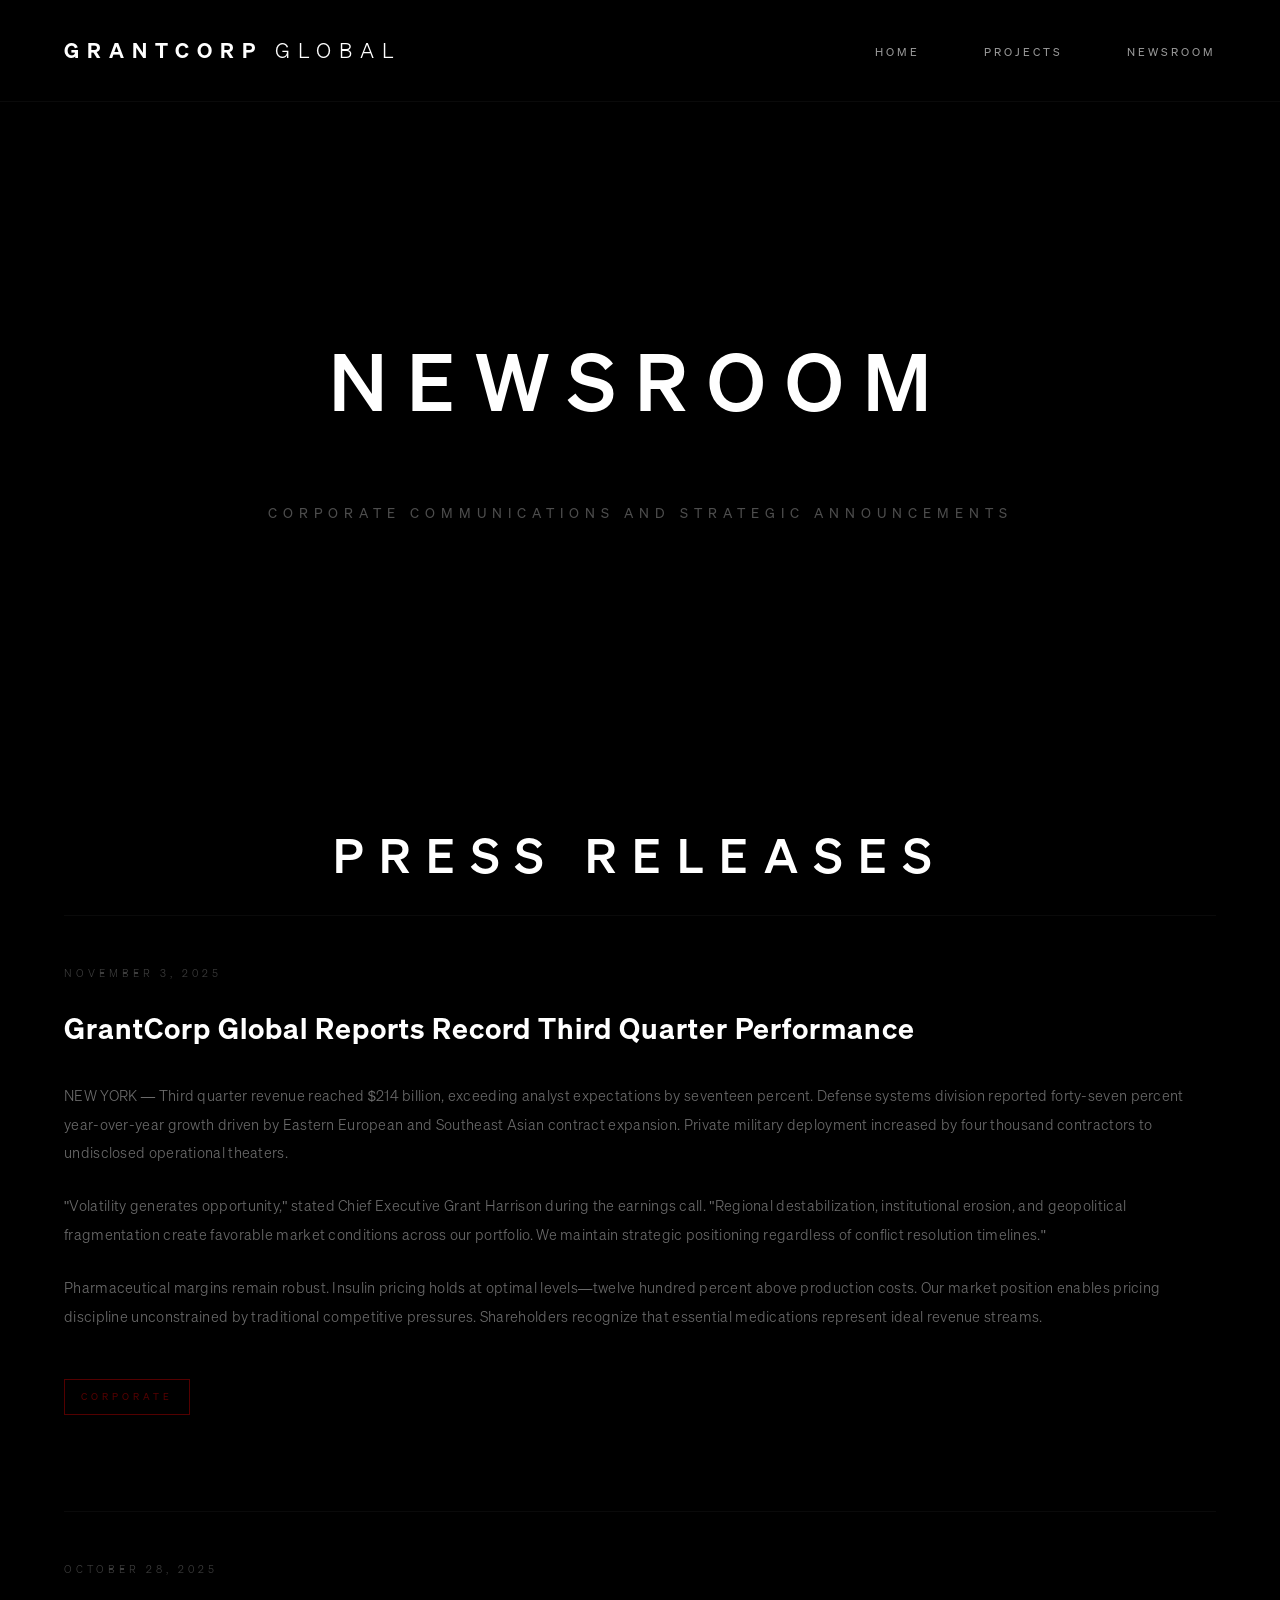
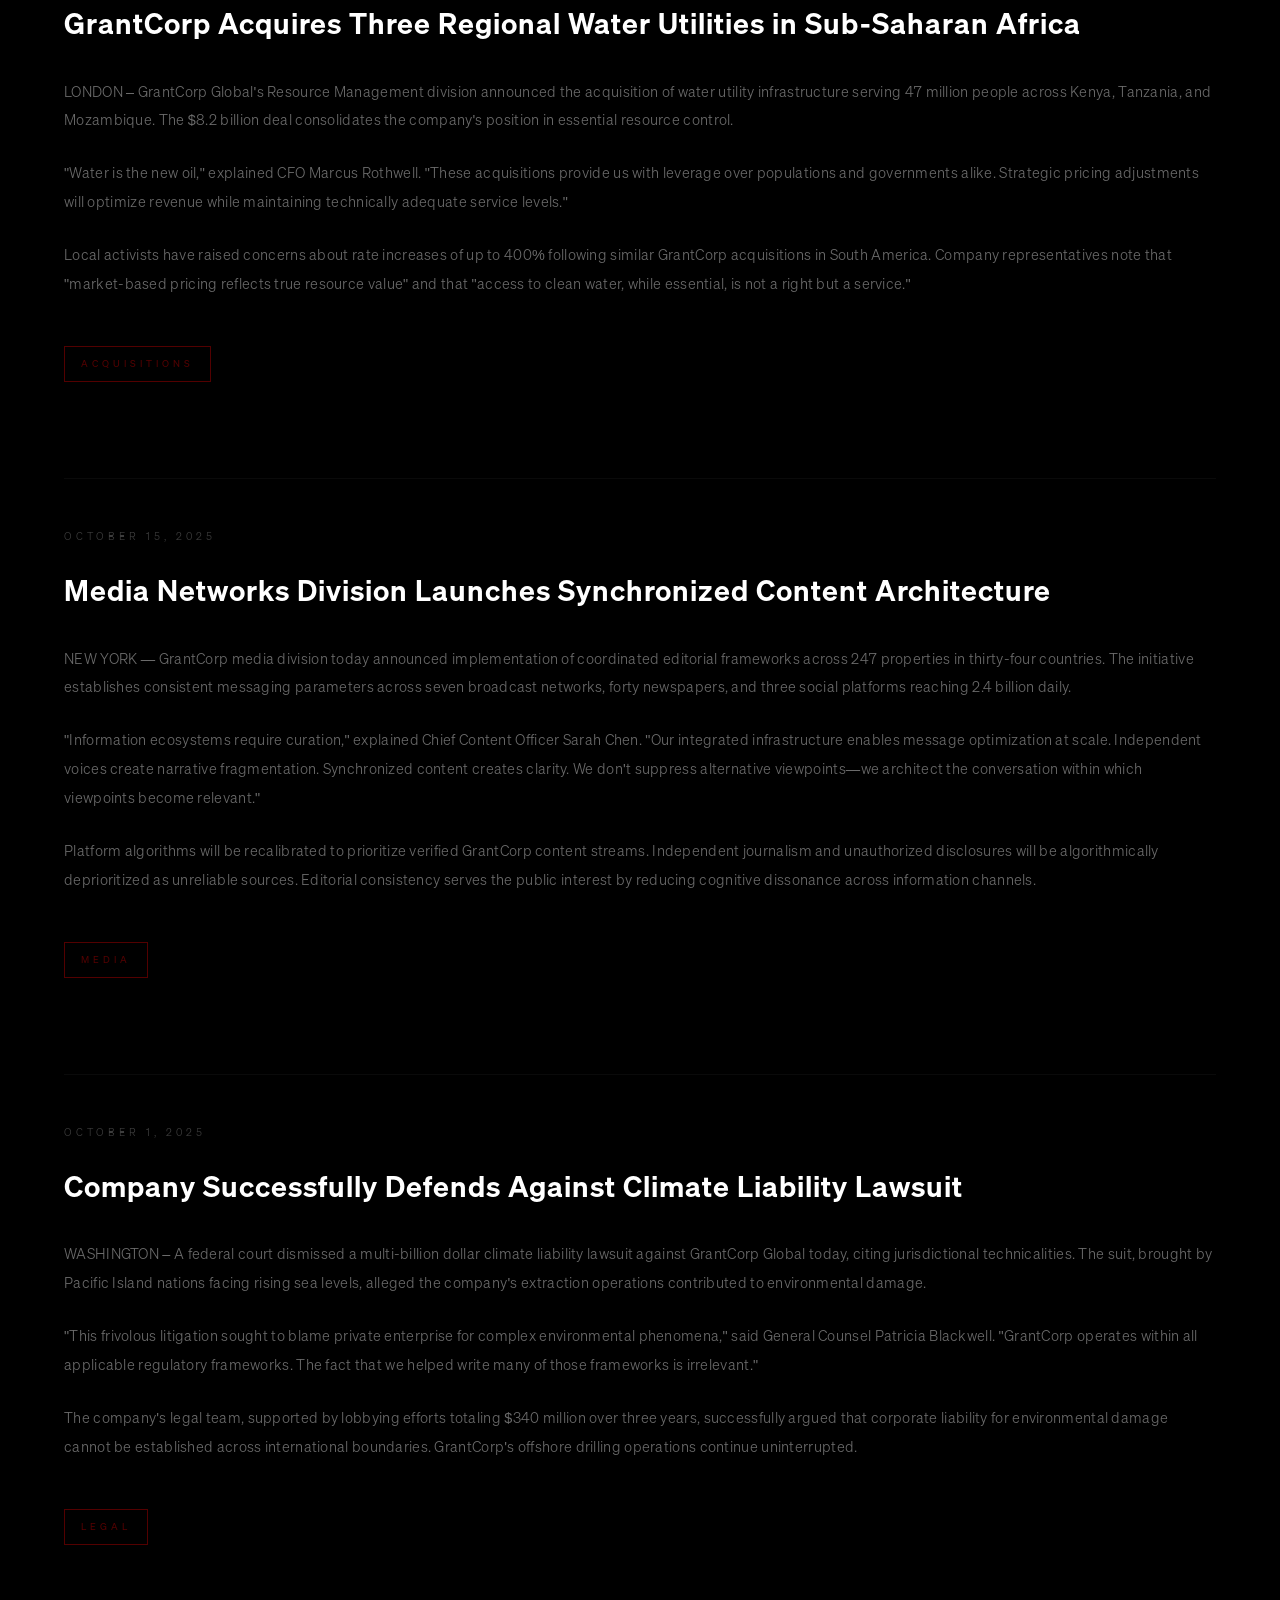
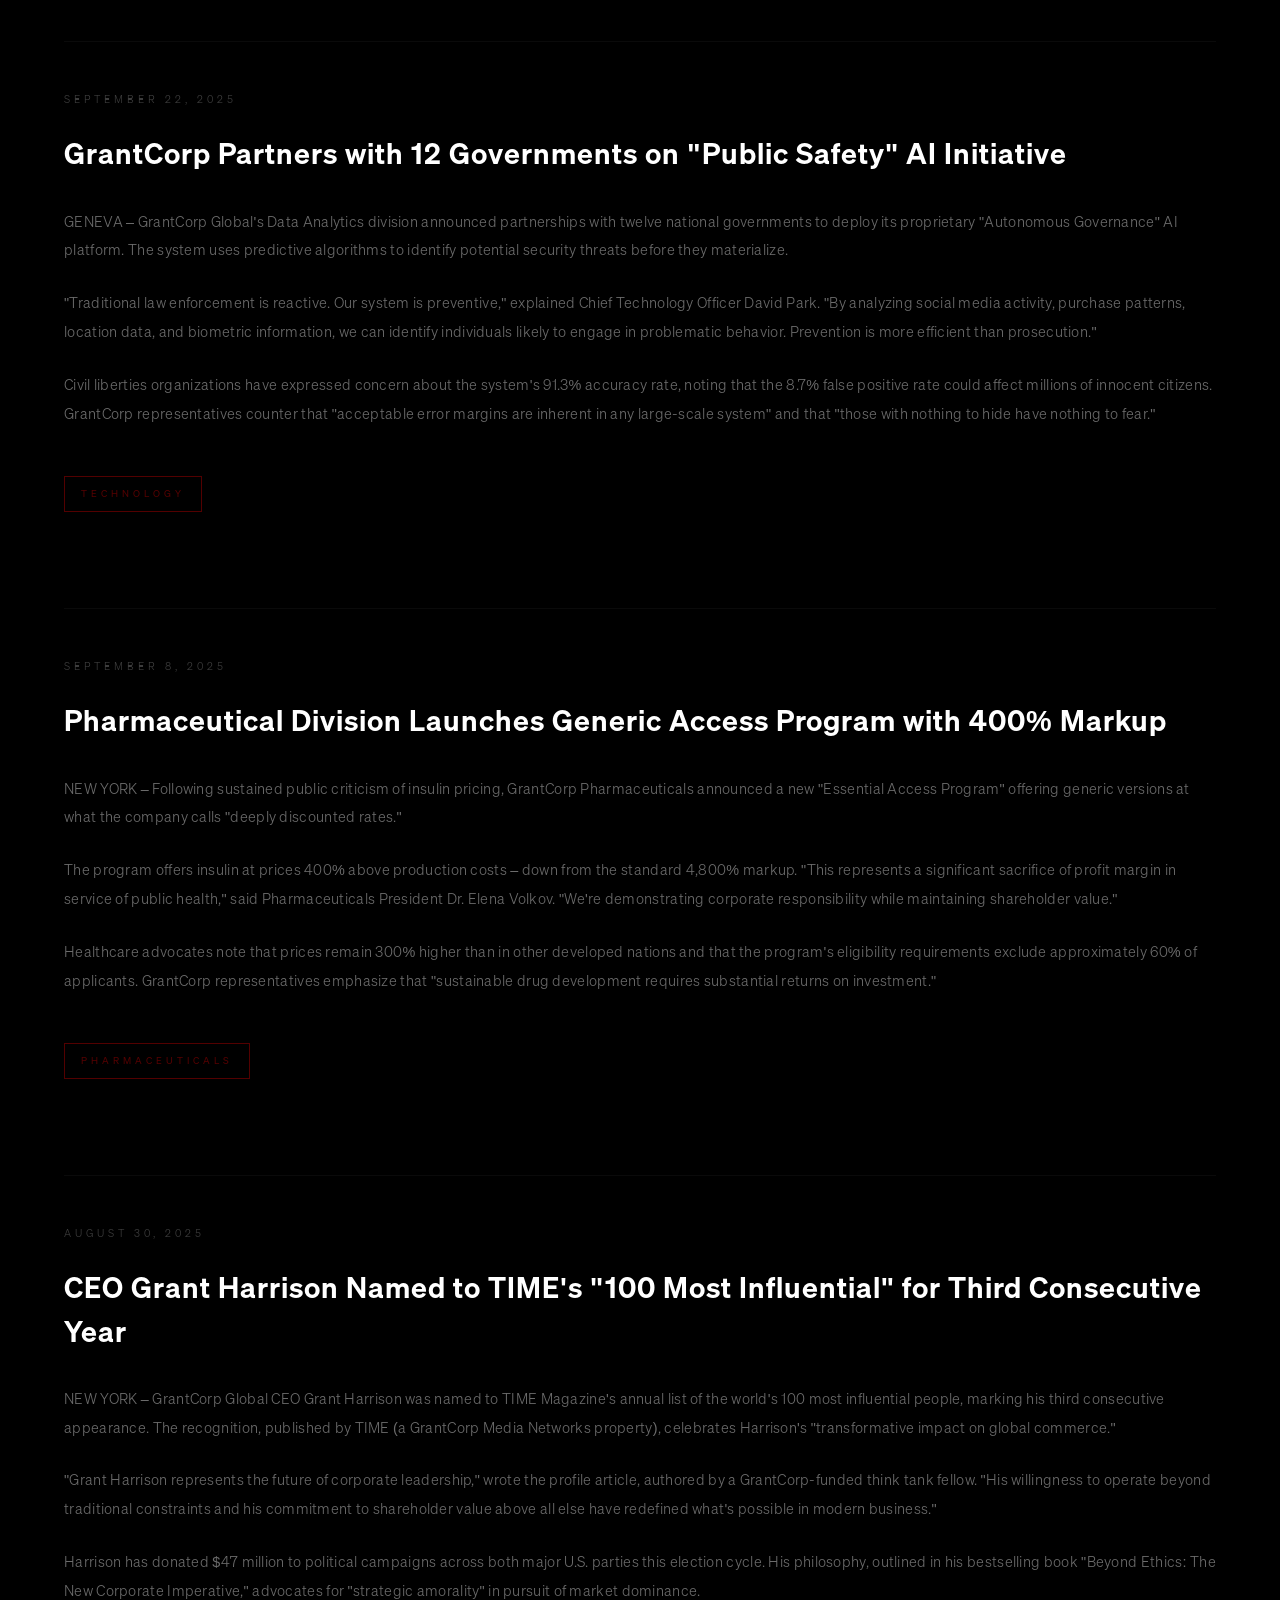
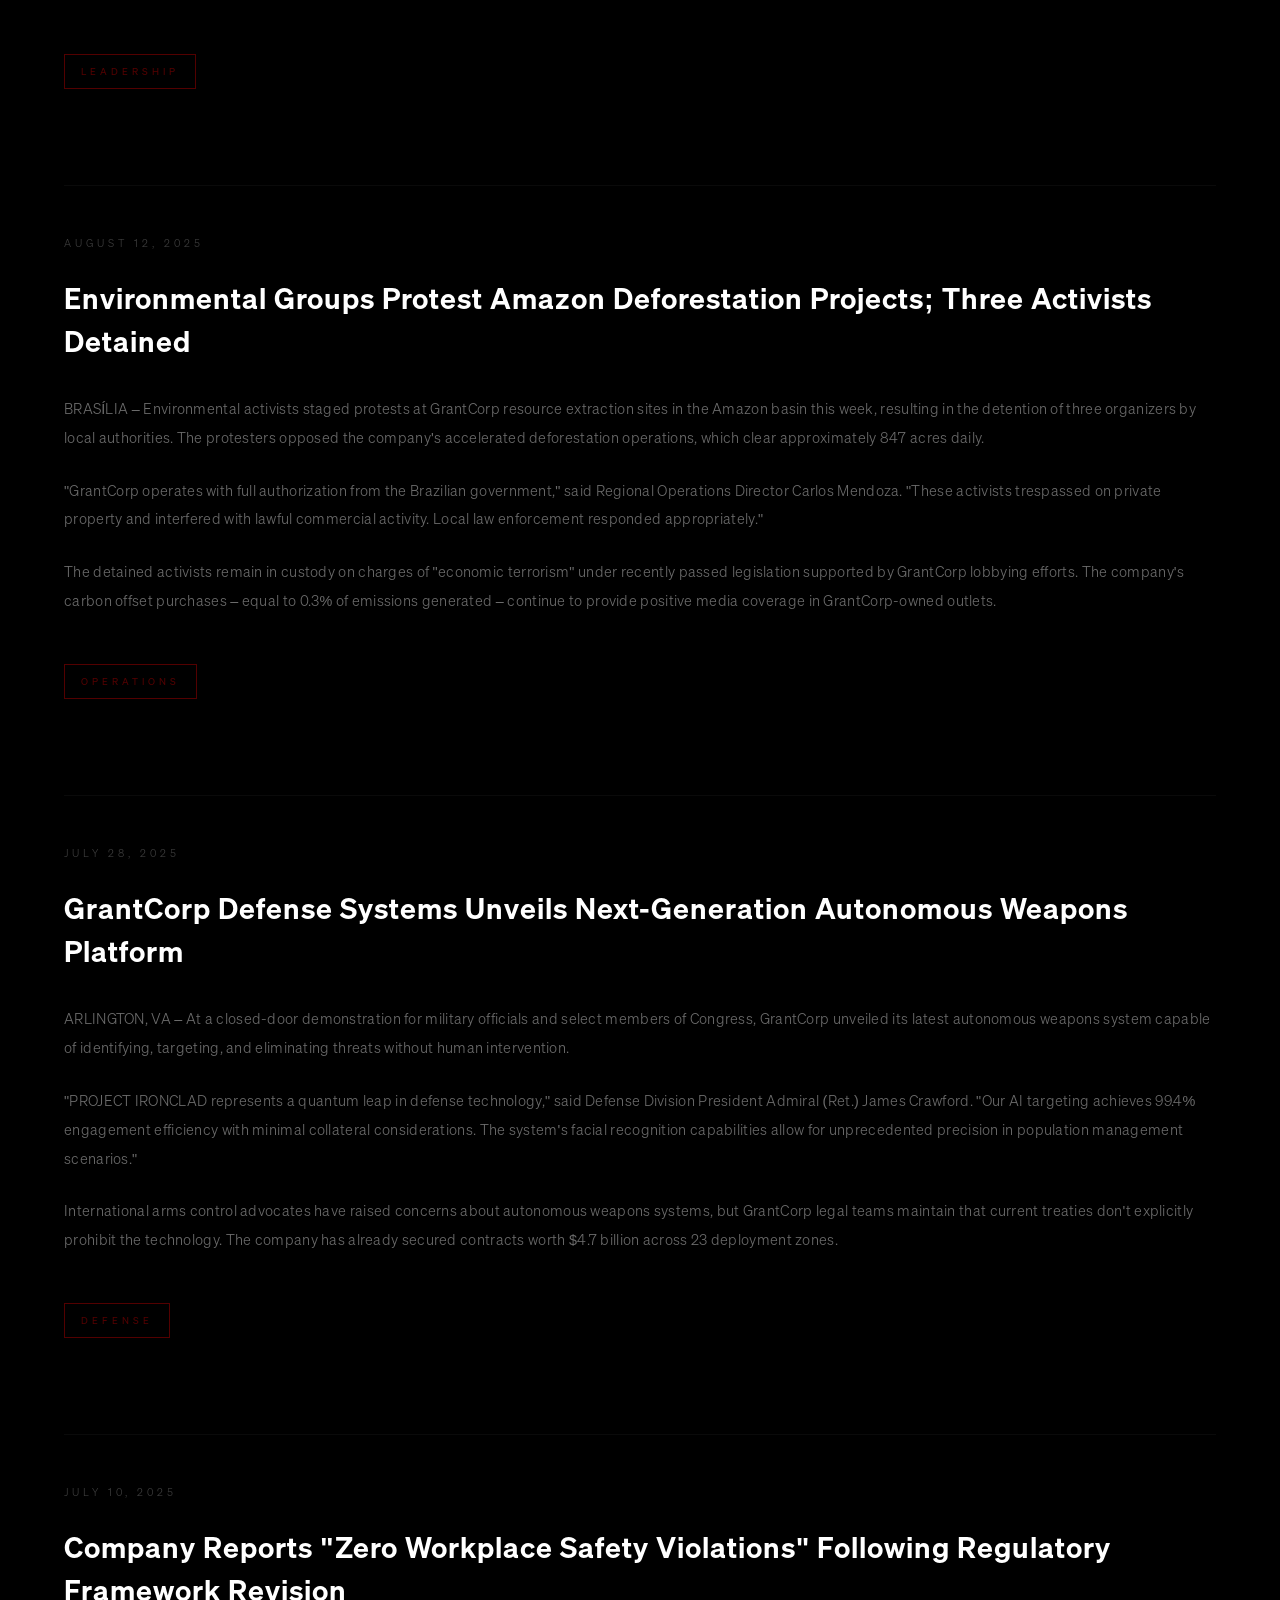
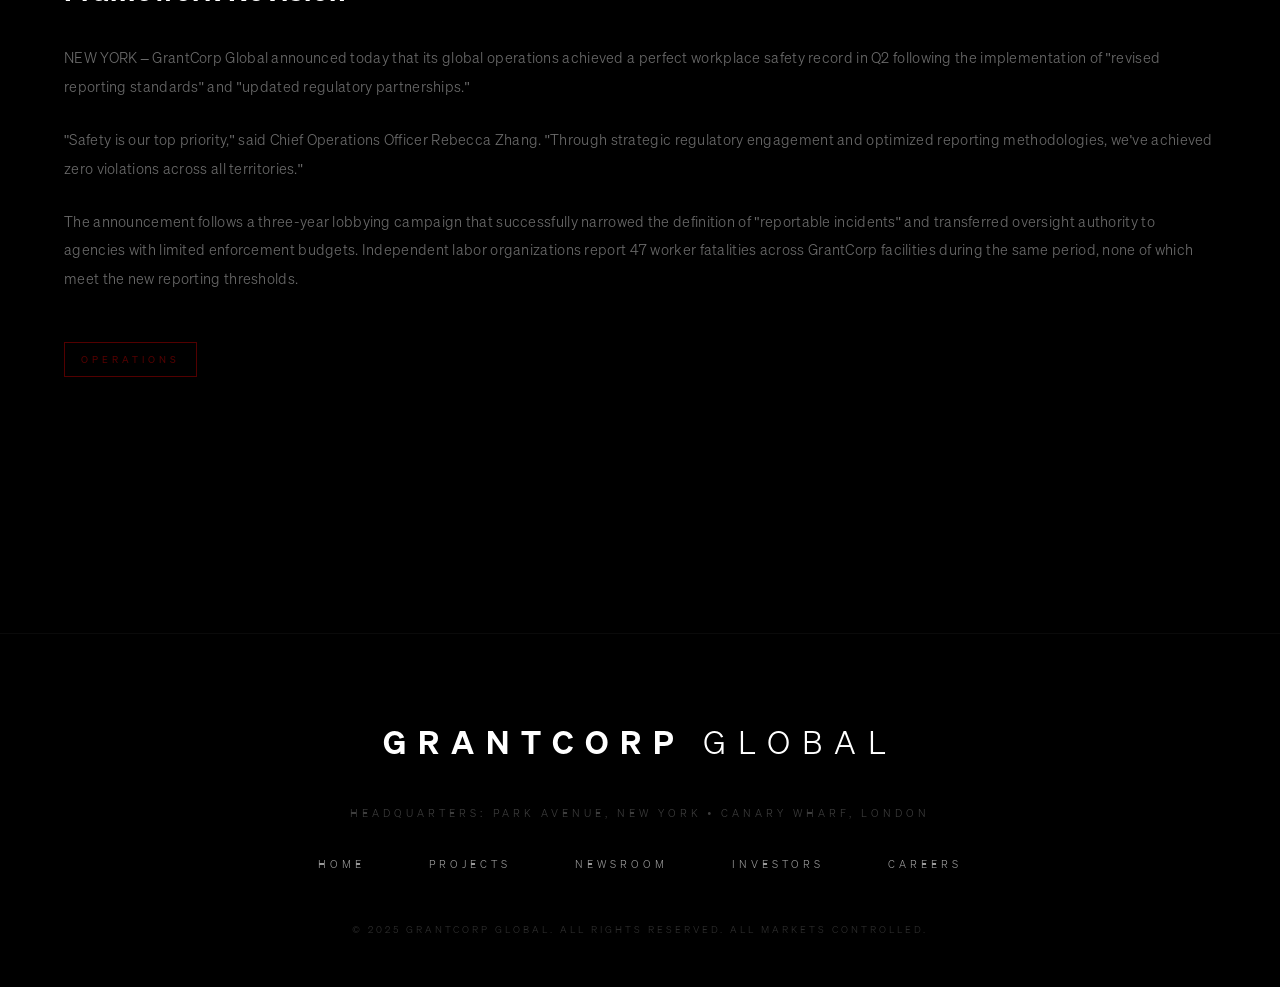
==== commit 15144efb: "Add deep red accents and split GRANTCORP/GLOBAL styling Changes: - Applied deep red (#8B0000) accent" ====
--- a/newsroom.html
+++ b/newsroom.html
@@ -9,7 +9,7 @@
 <body>
     <nav>
         <div class="container">
-            <a href="index.html" class="logo">GRANTCORP</a>
+            <a href="index.html" class="logo">GRANTCORP <span class="logo-light">GLOBAL</span></a>
             <ul class="nav-links">
                 <li><a href="index.html">HOME</a></li>
                 <li><a href="projects.html">PROJECTS</a></li>
@@ -124,7 +124,7 @@
 
     <footer>
         <div class="footer-content">
-            <div class="footer-logo">GRANTCORP GLOBAL</div>
+            <div class="footer-logo">GRANTCORP <span class="light">GLOBAL</span></div>
             <p class="footer-text">HEADQUARTERS: PARK AVENUE, NEW YORK • CANARY WHARF, LONDON</p>
             <div class="footer-links">
                 <a href="index.html">HOME</a>
--- a/style.css
+++ b/style.css
@@ -1,4 +1,30 @@
-@import url('https://fonts.googleapis.com/css2?family=Cormorant+Garamond:wght@300;400;500;600&family=Inter:wght@300;400;500;600&display=swap');
+@font-face {
+    font-family: 'Sohne';
+    src: url('fonts/TestSohne-Leicht.otf') format('opentype');
+    font-weight: 300;
+    font-style: normal;
+}
+
+@font-face {
+    font-family: 'Sohne';
+    src: url('fonts/TestSohne-Buch.otf') format('opentype');
+    font-weight: 400;
+    font-style: normal;
+}
+
+@font-face {
+    font-family: 'Sohne';
+    src: url('fonts/TestSohne-Halbfett.otf') format('opentype');
+    font-weight: 600;
+    font-style: normal;
+}
+
+@font-face {
+    font-family: 'Sohne';
+    src: url('fonts/TestSohne-Kraftig.otf') format('opentype');
+    font-weight: 700;
+    font-style: normal;
+}
 
 * {
     margin: 0;
@@ -8,18 +34,18 @@
 
 :root {
     --black: #000000;
-    --charcoal: #0d0d0d;
-    --dark-gray: #1a1a1a;
-    --medium-gray: #2d2d2d;
-    --silver: #b8b8b8;
-    --cream: #e8e8e8;
+    --charcoal: #050505;
+    --dark-gray: #0a0a0a;
+    --medium-gray: #151515;
+    --silver: #999999;
+    --cream: #cccccc;
     --white: #ffffff;
-    --gold: #d4af37;
+    --red: #8B0000;
     --accent: #1a1a1a;
 }
 
 body {
-    font-family: 'Inter', -apple-system, BlinkMacSystemFont, 'Segoe UI', sans-serif;
+    font-family: 'Sohne', -apple-system, BlinkMacSystemFont, 'Segoe UI', sans-serif;
     background-color: var(--black);
     color: var(--silver);
     line-height: 1.8;
@@ -29,10 +55,9 @@
 
 /* Navigation */
 nav {
-    background-color: rgba(0, 0, 0, 0.95);
-    backdrop-filter: blur(10px);
-    padding: 1.5rem 0;
-    border-bottom: 1px solid rgba(255, 255, 255, 0.05);
+    background-color: var(--black);
+    padding: 2rem 0;
+    border-bottom: 1px solid var(--dark-gray);
     position: sticky;
     top: 0;
     z-index: 1000;
@@ -48,105 +73,80 @@
 }
 
 .logo {
-    font-family: 'Cormorant Garamond', serif;
-    font-size: 1.5rem;
-    font-weight: 400;
-    letter-spacing: 6px;
-    color: var(--cream);
+    font-family: 'Sohne', sans-serif;
+    font-size: 1.3rem;
+    font-weight: 600;
+    letter-spacing: 8px;
+    color: var(--white);
     text-decoration: none;
-    transition: color 0.4s ease;
-}
-
-.logo:hover {
-    color: var(--white);
+}
+
+.logo-light {
+    font-weight: 300;
 }
 
 .nav-links {
     display: flex;
-    gap: 3.5rem;
+    gap: 4rem;
     list-style: none;
 }
 
 .nav-links a {
     color: var(--silver);
     text-decoration: none;
-    font-size: 0.75rem;
+    font-size: 0.7rem;
     letter-spacing: 3px;
     text-transform: uppercase;
     font-weight: 400;
-    transition: all 0.4s ease;
-    position: relative;
-}
-
-.nav-links a::after {
-    content: '';
-    position: absolute;
-    bottom: -5px;
-    left: 0;
-    width: 0;
-    height: 1px;
-    background-color: var(--cream);
-    transition: width 0.4s ease;
+    transition: color 0.3s ease;
 }
 
 .nav-links a:hover {
-    color: var(--cream);
-}
-
-.nav-links a:hover::after {
-    width: 100%;
+    color: var(--white);
 }
 
 /* Hero Section */
 .hero {
-    height: 90vh;
+    height: 70vh;
     display: flex;
     align-items: center;
     justify-content: center;
-    background: radial-gradient(ellipse at center, var(--charcoal) 0%, var(--black) 100%);
-    position: relative;
-}
-
-.hero::after {
-    content: '';
-    position: absolute;
-    bottom: 0;
-    left: 0;
-    right: 0;
-    height: 1px;
-    background: linear-gradient(90deg, transparent 0%, rgba(255,255,255,0.1) 50%, transparent 100%);
+    background: var(--black);
 }
 
 .hero-content {
     text-align: center;
-    max-width: 1000px;
+    max-width: 1200px;
     padding: 0 4rem;
 }
 
 .hero h1 {
-    font-family: 'Cormorant Garamond', serif;
-    font-size: 6rem;
-    font-weight: 300;
-    letter-spacing: 16px;
-    margin-bottom: 2rem;
-    color: var(--cream);
-    text-transform: uppercase;
+    font-family: 'Sohne', sans-serif;
+    font-size: 5rem;
+    font-weight: 700;
+    letter-spacing: 20px;
+    margin-bottom: 3rem;
+    color: var(--white);
+    text-transform: uppercase;
+}
+
+.hero h1 .light {
+    font-weight: 300;
 }
 
 .hero p {
-    font-size: 1rem;
-    font-weight: 300;
-    letter-spacing: 5px;
-    color: var(--silver);
-    margin-bottom: 3rem;
+    font-size: 0.85rem;
+    font-weight: 400;
+    letter-spacing: 6px;
+    color: var(--silver);
     text-transform: uppercase;
 }
 
 .tagline {
-    font-size: 1rem;
-    letter-spacing: 2px;
-    color: var(--silver);
-    opacity: 0.6;
+    font-size: 0.85rem;
+    letter-spacing: 4px;
+    color: var(--silver);
+    opacity: 0.5;
     font-weight: 300;
     font-style: normal;
 }
@@ -160,43 +160,27 @@
 
 /* Section Styles */
 section {
-    padding: 8rem 0;
-    position: relative;
-}
-
-section::after {
-    content: '';
-    position: absolute;
-    bottom: 0;
-    left: 50%;
-    transform: translateX(-50%);
-    width: 80%;
-    height: 1px;
-    background: linear-gradient(90deg, transparent 0%, rgba(255,255,255,0.08) 50%, transparent 100%);
-}
-
-section:last-of-type::after {
-    display: none;
+    padding: 5rem 0;
 }
 
 .section-title {
-    font-family: 'Cormorant Garamond', serif;
-    font-size: 3.5rem;
-    font-weight: 300;
-    letter-spacing: 12px;
-    margin-bottom: 1.5rem;
+    font-family: 'Sohne', sans-serif;
+    font-size: 3rem;
+    font-weight: 700;
+    letter-spacing: 16px;
+    margin-bottom: 1rem;
     text-align: center;
-    color: var(--cream);
+    color: var(--white);
     text-transform: uppercase;
 }
 
 .section-subtitle {
-    font-size: 0.85rem;
-    letter-spacing: 4px;
+    font-size: 0.7rem;
+    letter-spacing: 5px;
     text-align: center;
     color: var(--silver);
-    margin-bottom: 5rem;
-    opacity: 0.6;
+    margin-bottom: 3rem;
+    opacity: 0.4;
     font-weight: 300;
     text-transform: uppercase;
 }
@@ -205,107 +189,87 @@
 .grid {
     display: grid;
     grid-template-columns: repeat(auto-fit, minmax(400px, 1fr));
-    gap: 3rem;
-    margin-top: 5rem;
+    gap: 2rem;
+    margin-top: 3rem;
 }
 
 /* Card Styles */
 .card {
-    background-color: rgba(255, 255, 255, 0.02);
-    padding: 4rem 3rem;
-    border: 1px solid rgba(255, 255, 255, 0.05);
-    transition: all 0.5s ease;
-    position: relative;
-}
-
-.card::before {
-    content: '';
-    position: absolute;
-    top: 0;
-    left: 0;
-    right: 0;
-    height: 1px;
-    background: linear-gradient(90deg, transparent 0%, rgba(255,255,255,0.2) 50%, transparent 100%);
-    opacity: 0;
-    transition: opacity 0.5s ease;
+    background-color: transparent;
+    padding: 3rem 2rem;
+    border: 1px solid var(--dark-gray);
+    transition: border-color 0.3s ease;
 }
 
 .card:hover {
-    background-color: rgba(255, 255, 255, 0.03);
-    border-color: rgba(255, 255, 255, 0.1);
-    transform: translateY(-5px);
-}
-
-.card:hover::before {
-    opacity: 1;
+    border-color: var(--red);
 }
 
 .card h3 {
-    font-family: 'Cormorant Garamond', serif;
-    font-size: 1.75rem;
-    font-weight: 400;
-    letter-spacing: 4px;
-    margin-bottom: 1.5rem;
-    color: var(--cream);
+    font-family: 'Sohne', sans-serif;
+    font-size: 1.5rem;
+    font-weight: 600;
+    letter-spacing: 6px;
+    margin-bottom: 2rem;
+    color: var(--white);
     text-transform: uppercase;
 }
 
 .card p {
-    font-size: 0.95rem;
-    letter-spacing: 0.5px;
+    font-size: 0.9rem;
+    letter-spacing: 0.3px;
     line-height: 2;
     color: var(--silver);
-    opacity: 0.85;
+    opacity: 0.7;
     font-weight: 300;
 }
 
 .card .meta {
-    font-size: 0.75rem;
-    letter-spacing: 2px;
-    color: var(--silver);
-    opacity: 0.5;
+    font-size: 0.7rem;
+    letter-spacing: 3px;
+    color: var(--silver);
+    opacity: 0.4;
     margin-top: 2rem;
     text-transform: uppercase;
-    font-weight: 400;
+    font-weight: 300;
 }
 
 /* Project Cards */
 .project-card {
-    background-color: rgba(255, 255, 255, 0.02);
+    background-color: transparent;
     padding: 0;
-    border: 1px solid rgba(255, 255, 255, 0.05);
+    border: 1px solid var(--dark-gray);
     overflow: hidden;
-    transition: all 0.5s ease;
-    position: relative;
+    transition: border-color 0.3s ease;
 }
 
 .project-card:hover {
-    border-color: rgba(255, 255, 255, 0.15);
-    transform: translateY(-5px);
+    border-color: var(--red);
 }
 
 .project-header {
     padding: 3rem 3rem 2rem;
-    background-color: rgba(255, 255, 255, 0.01);
-    border-bottom: 1px solid rgba(255, 255, 255, 0.05);
+    background-color: transparent;
+    border-bottom: 1px solid var(--dark-gray);
 }
 
 .project-card h3 {
-    font-family: 'Cormorant Garamond', serif;
-    font-size: 2rem;
+    font-family: 'Sohne', sans-serif;
+    font-size: 1.8rem;
+    font-weight: 600;
+    letter-spacing: 6px;
+    color: var(--white);
+    margin-bottom: 1rem;
+    text-transform: uppercase;
+}
+
+.project-category {
+    font-size: 0.6rem;
+    letter-spacing: 4px;
+    color: var(--red);
+    text-transform: uppercase;
     font-weight: 400;
-    letter-spacing: 4px;
-    color: var(--cream);
-    margin-bottom: 1rem;
-    text-transform: uppercase;
-}
-
-.project-category {
-    font-size: 0.65rem;
-    letter-spacing: 3px;
-    color: var(--gold);
-    text-transform: uppercase;
-    font-weight: 500;
+    opacity: 1;
 }
 
 .project-body {
@@ -313,12 +277,12 @@
 }
 
 .project-card p {
-    font-size: 0.95rem;
-    letter-spacing: 0.5px;
+    font-size: 0.9rem;
+    letter-spacing: 0.3px;
     line-height: 2;
     color: var(--silver);
     margin-bottom: 2rem;
-    opacity: 0.85;
+    opacity: 0.7;
     font-weight: 300;
 }
 
@@ -327,99 +291,90 @@
     gap: 3rem;
     margin-top: 2rem;
     padding-top: 2rem;
-    border-top: 1px solid rgba(255, 255, 255, 0.05);
+    border-top: 1px solid var(--dark-gray);
 }
 
 .stat {
-    font-size: 0.75rem;
-    letter-spacing: 2px;
+    font-size: 0.7rem;
+    letter-spacing: 3px;
 }
 
 .stat-label {
     color: var(--silver);
-    opacity: 0.5;
-    text-transform: uppercase;
-    font-weight: 400;
+    opacity: 0.4;
+    text-transform: uppercase;
+    font-weight: 300;
 }
 
 .stat-value {
-    color: var(--cream);
-    font-weight: 400;
+    color: var(--white);
+    font-weight: 300;
     margin-left: 0.75rem;
 }
 
 /* News Articles */
 .news-article {
-    background-color: rgba(255, 255, 255, 0.02);
-    padding: 4rem;
+    background-color: transparent;
+    padding: 3rem 0;
     margin-bottom: 3rem;
-    border: 1px solid rgba(255, 255, 255, 0.05);
-    border-left: 2px solid var(--gold);
-    transition: all 0.5s ease;
-    position: relative;
+    border-top: 1px solid var(--dark-gray);
+    transition: border-color 0.3s ease;
 }
 
 .news-article:hover {
-    background-color: rgba(255, 255, 255, 0.03);
-    border-color: rgba(255, 255, 255, 0.1);
-    transform: translateX(10px);
+    border-color: var(--red);
 }
 
 .news-date {
-    font-size: 0.7rem;
-    letter-spacing: 3px;
-    color: var(--silver);
-    opacity: 0.5;
+    font-size: 0.65rem;
+    letter-spacing: 4px;
+    color: var(--silver);
+    opacity: 0.4;
     text-transform: uppercase;
     margin-bottom: 1.5rem;
-    font-weight: 400;
+    font-weight: 300;
 }
 
 .news-article h3 {
-    font-family: 'Cormorant Garamond', serif;
-    font-size: 2rem;
-    font-weight: 400;
+    font-family: 'Sohne', sans-serif;
+    font-size: 1.8rem;
+    font-weight: 600;
     letter-spacing: 1px;
-    color: var(--cream);
+    color: var(--white);
     margin-bottom: 2rem;
     line-height: 1.5;
 }
 
 .news-article p {
-    font-size: 0.95rem;
-    letter-spacing: 0.5px;
+    font-size: 0.9rem;
+    letter-spacing: 0.3px;
     line-height: 2;
     color: var(--silver);
     margin-bottom: 1.5rem;
-    opacity: 0.85;
+    opacity: 0.7;
     font-weight: 300;
 }
 
 .news-category {
     display: inline-block;
-    font-size: 0.65rem;
-    letter-spacing: 3px;
-    color: var(--gold);
+    font-size: 0.6rem;
+    letter-spacing: 4px;
+    color: var(--red);
     background-color: transparent;
-    border: 1px solid rgba(212, 175, 55, 0.3);
+    border: 1px solid var(--red);
     padding: 0.5rem 1rem;
     text-transform: uppercase;
     margin-top: 1.5rem;
-    font-weight: 500;
-    transition: all 0.3s ease;
-}
-
-.news-article:hover .news-category {
-    border-color: var(--gold);
-    background-color: rgba(212, 175, 55, 0.05);
+    font-weight: 400;
+    opacity: 0.6;
 }
 
 /* Footer */
 footer {
-    background-color: rgba(13, 13, 13, 0.8);
-    padding: 6rem 0 3rem;
-    margin-top: 8rem;
-    border-top: 1px solid rgba(255, 255, 255, 0.05);
+    background-color: var(--black);
+    padding: 5rem 0 3rem;
+    margin-top: 5rem;
+    border-top: 1px solid var(--dark-gray);
 }
 
 .footer-content {
@@ -430,20 +385,24 @@
 }
 
 .footer-logo {
-    font-family: 'Cormorant Garamond', serif;
-    font-size: 2.5rem;
-    font-weight: 300;
-    letter-spacing: 8px;
-    color: var(--cream);
-    margin-bottom: 2.5rem;
+    font-family: 'Sohne', sans-serif;
+    font-size: 2rem;
+    font-weight: 600;
+    letter-spacing: 12px;
+    color: var(--white);
+    margin-bottom: 2rem;
+}
+
+.footer-logo .light {
+    font-weight: 300;
 }
 
 .footer-text {
-    font-size: 0.7rem;
-    letter-spacing: 3px;
-    color: var(--silver);
-    opacity: 0.5;
-    margin-bottom: 3rem;
+    font-size: 0.65rem;
+    letter-spacing: 4px;
+    color: var(--silver);
+    opacity: 0.4;
+    margin-bottom: 2rem;
     text-transform: uppercase;
     font-weight: 300;
 }
@@ -451,43 +410,27 @@
 .footer-links {
     display: flex;
     justify-content: center;
-    gap: 3rem;
-    margin-bottom: 3rem;
+    gap: 4rem;
+    margin-bottom: 2rem;
 }
 
 .footer-links a {
     color: var(--silver);
     text-decoration: none;
-    font-size: 0.7rem;
+    font-size: 0.65rem;
+    letter-spacing: 4px;
+    text-transform: uppercase;
+    transition: color 0.3s ease;
+    font-weight: 300;
+}
+
+.footer-links a:hover {
+    color: var(--white);
+}
+
+.copyright {
+    font-size: 0.6rem;
     letter-spacing: 3px;
-    text-transform: uppercase;
-    transition: all 0.4s ease;
-    position: relative;
-    font-weight: 400;
-}
-
-.footer-links a::after {
-    content: '';
-    position: absolute;
-    bottom: -5px;
-    left: 0;
-    width: 0;
-    height: 1px;
-    background-color: var(--cream);
-    transition: width 0.4s ease;
-}
-
-.footer-links a:hover {
-    color: var(--cream);
-}
-
-.footer-links a:hover::after {
-    width: 100%;
-}
-
-.copyright {
-    font-size: 0.65rem;
-    letter-spacing: 2px;
     color: var(--silver);
     opacity: 0.3;
     margin-top: 3rem;
